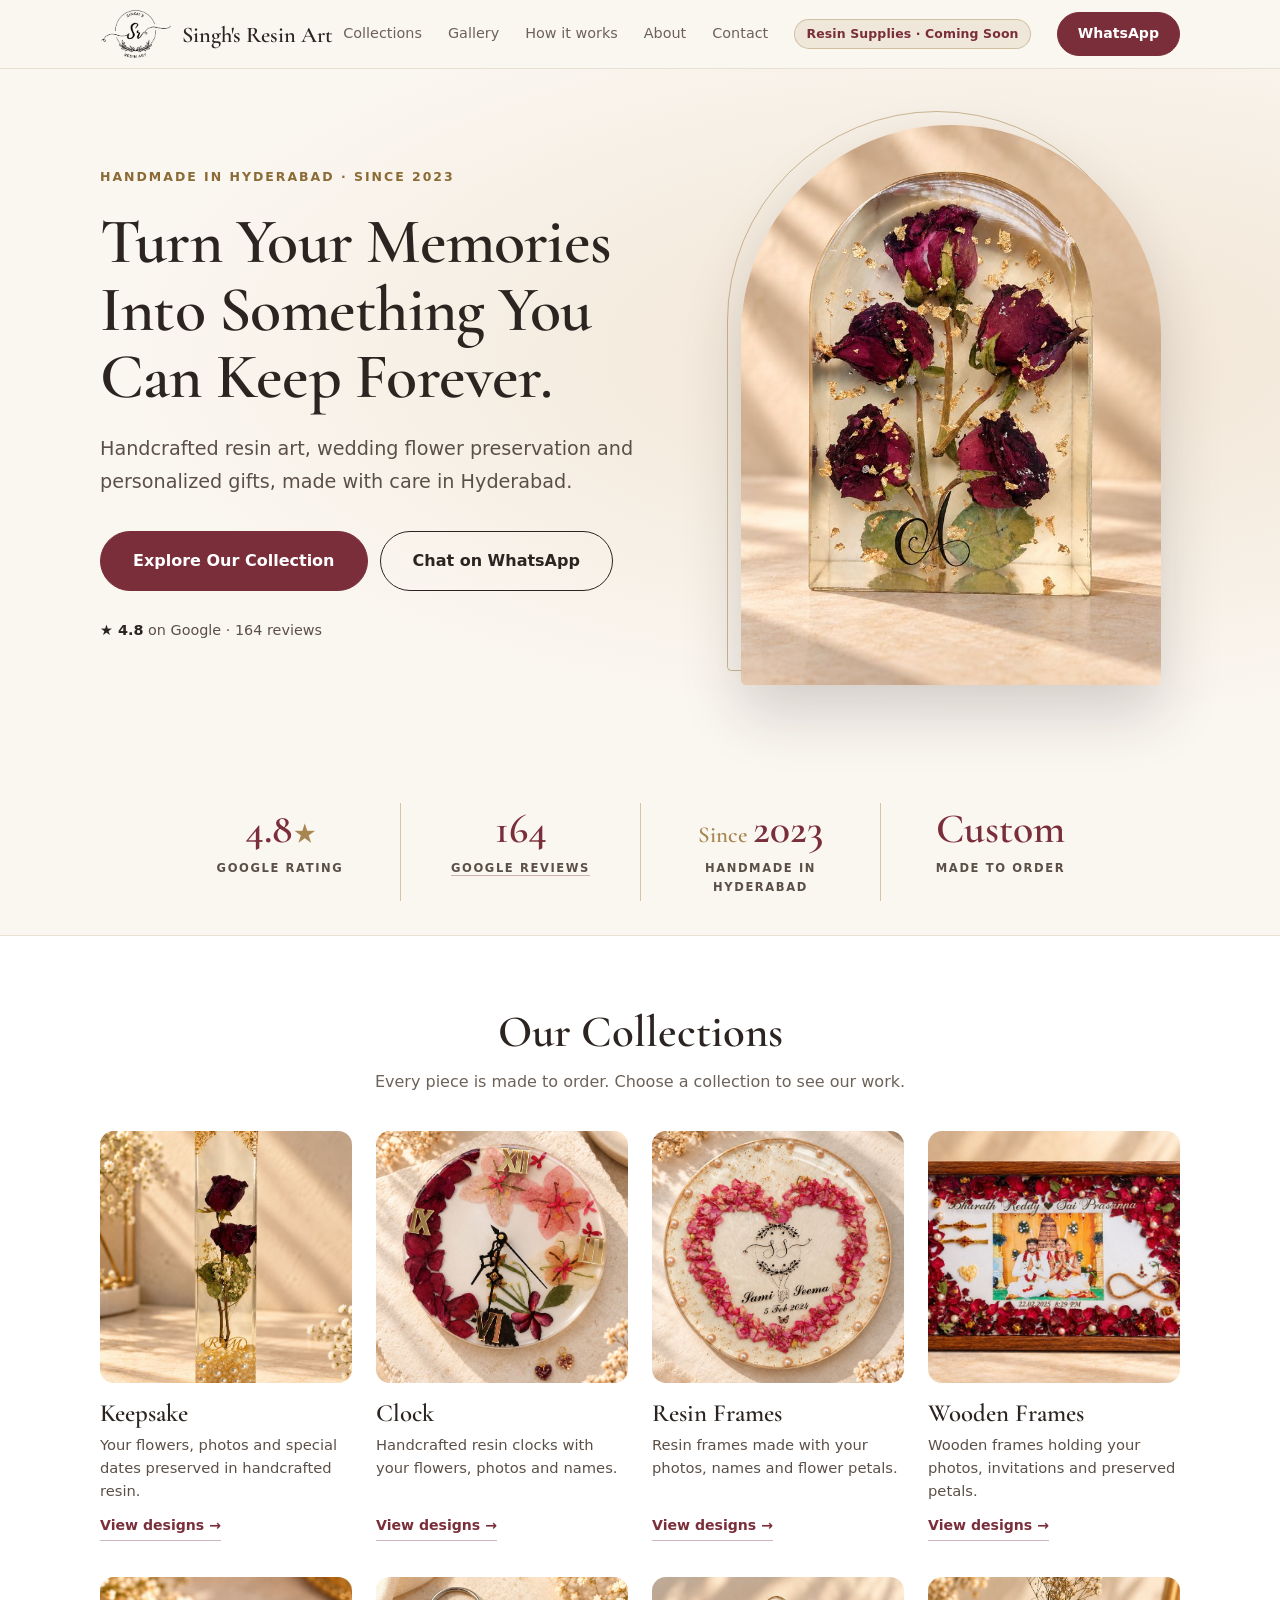
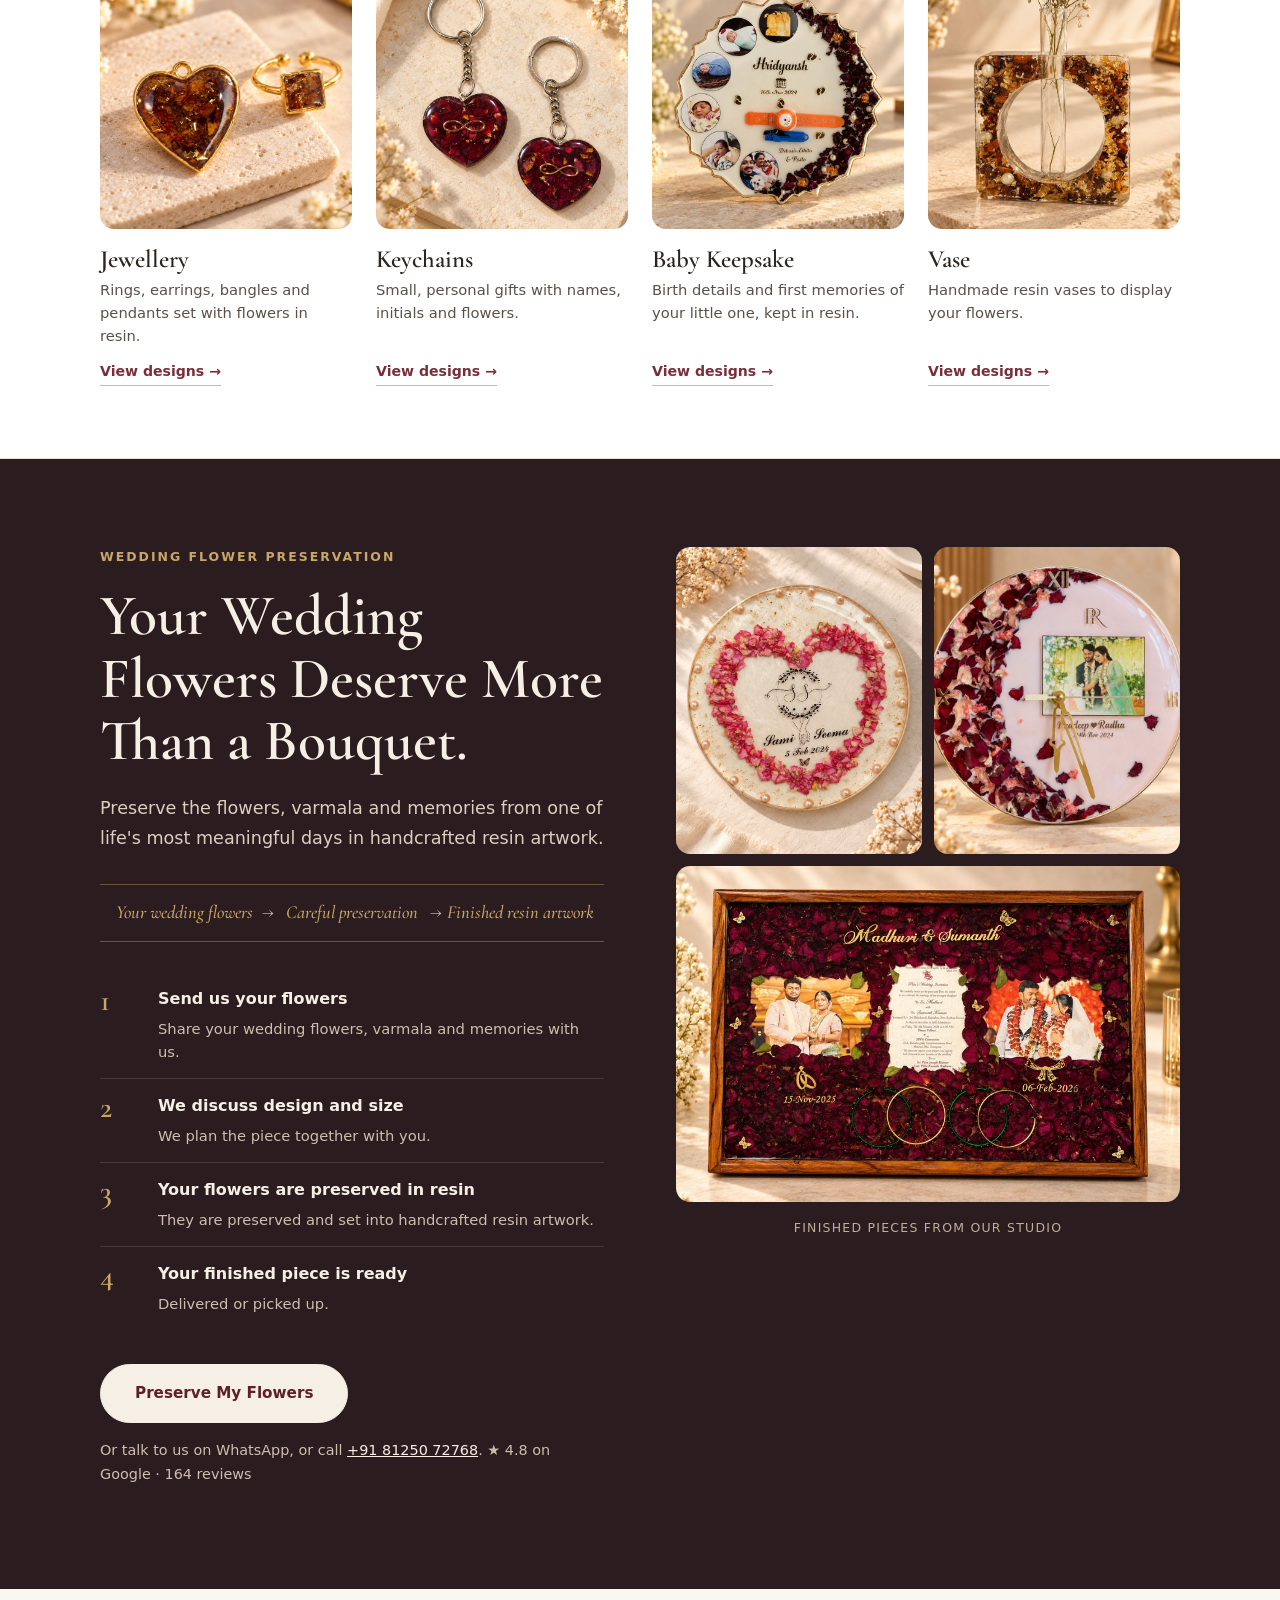
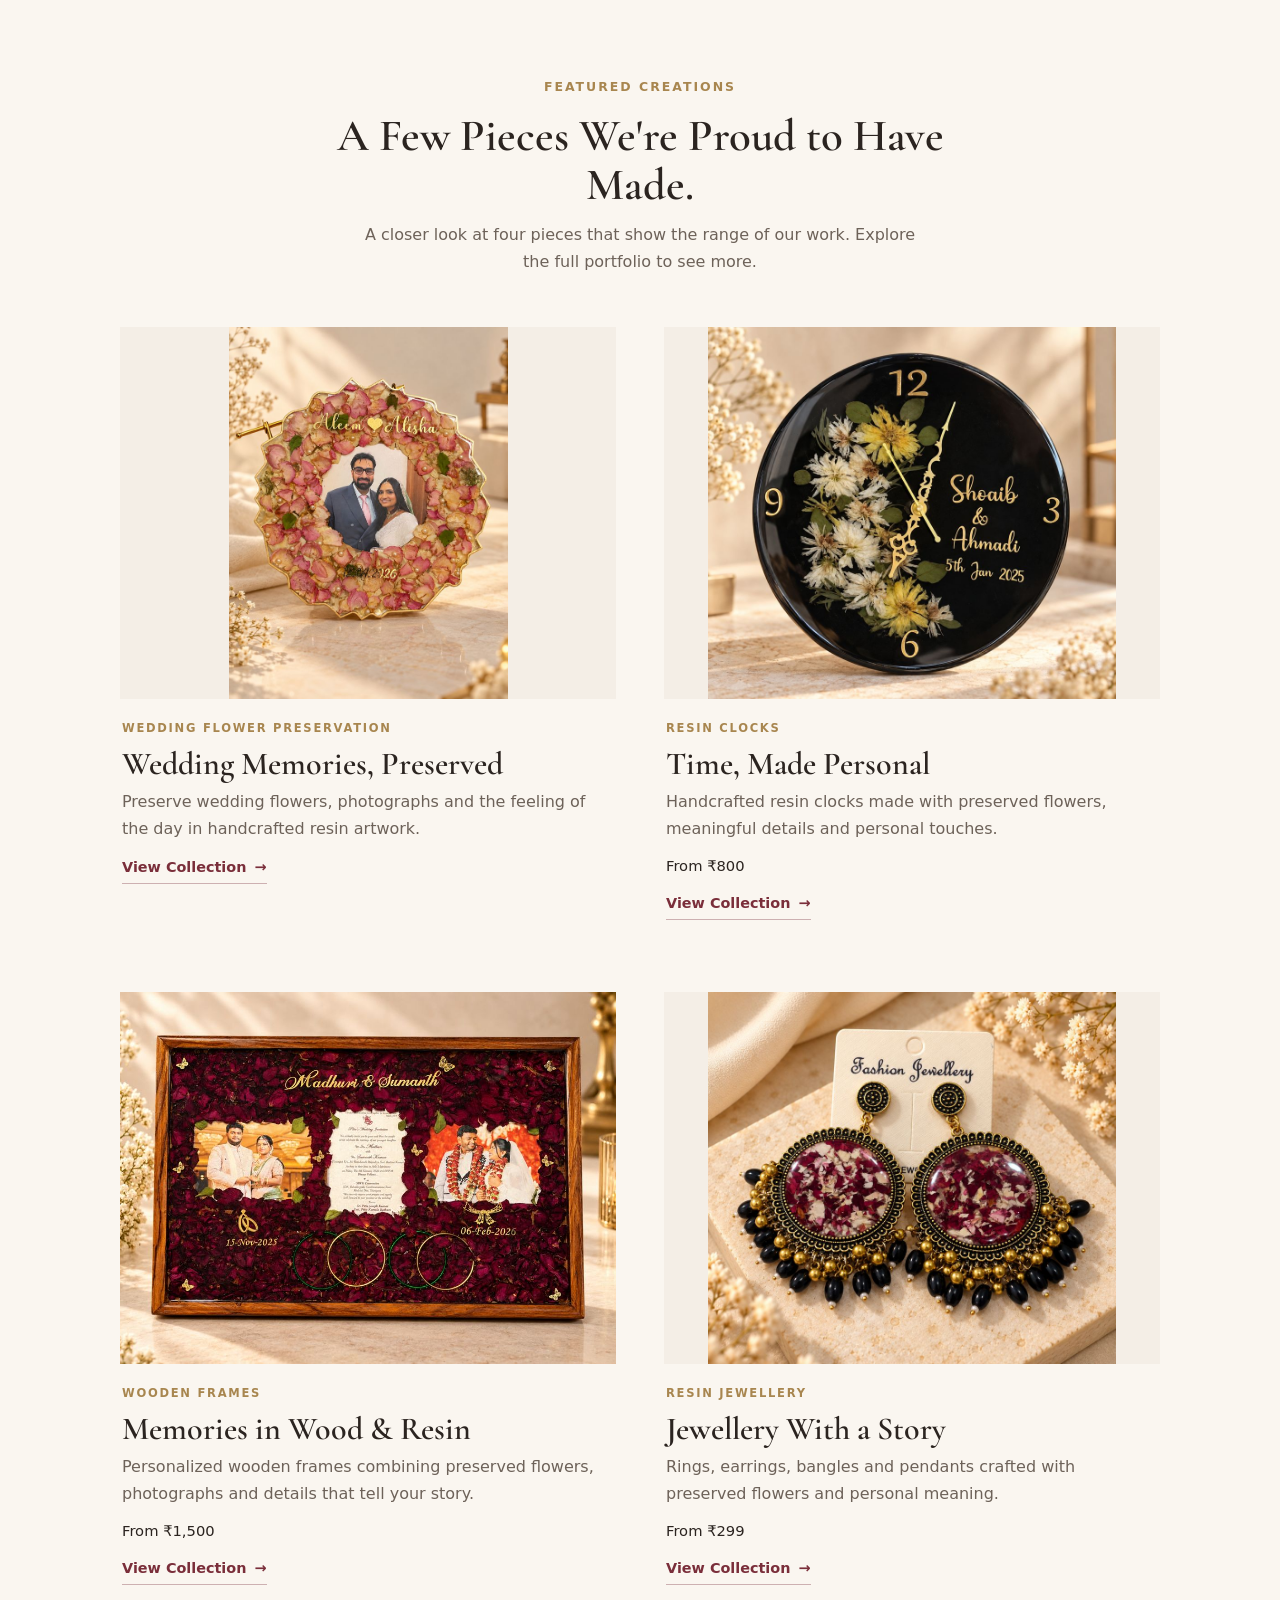
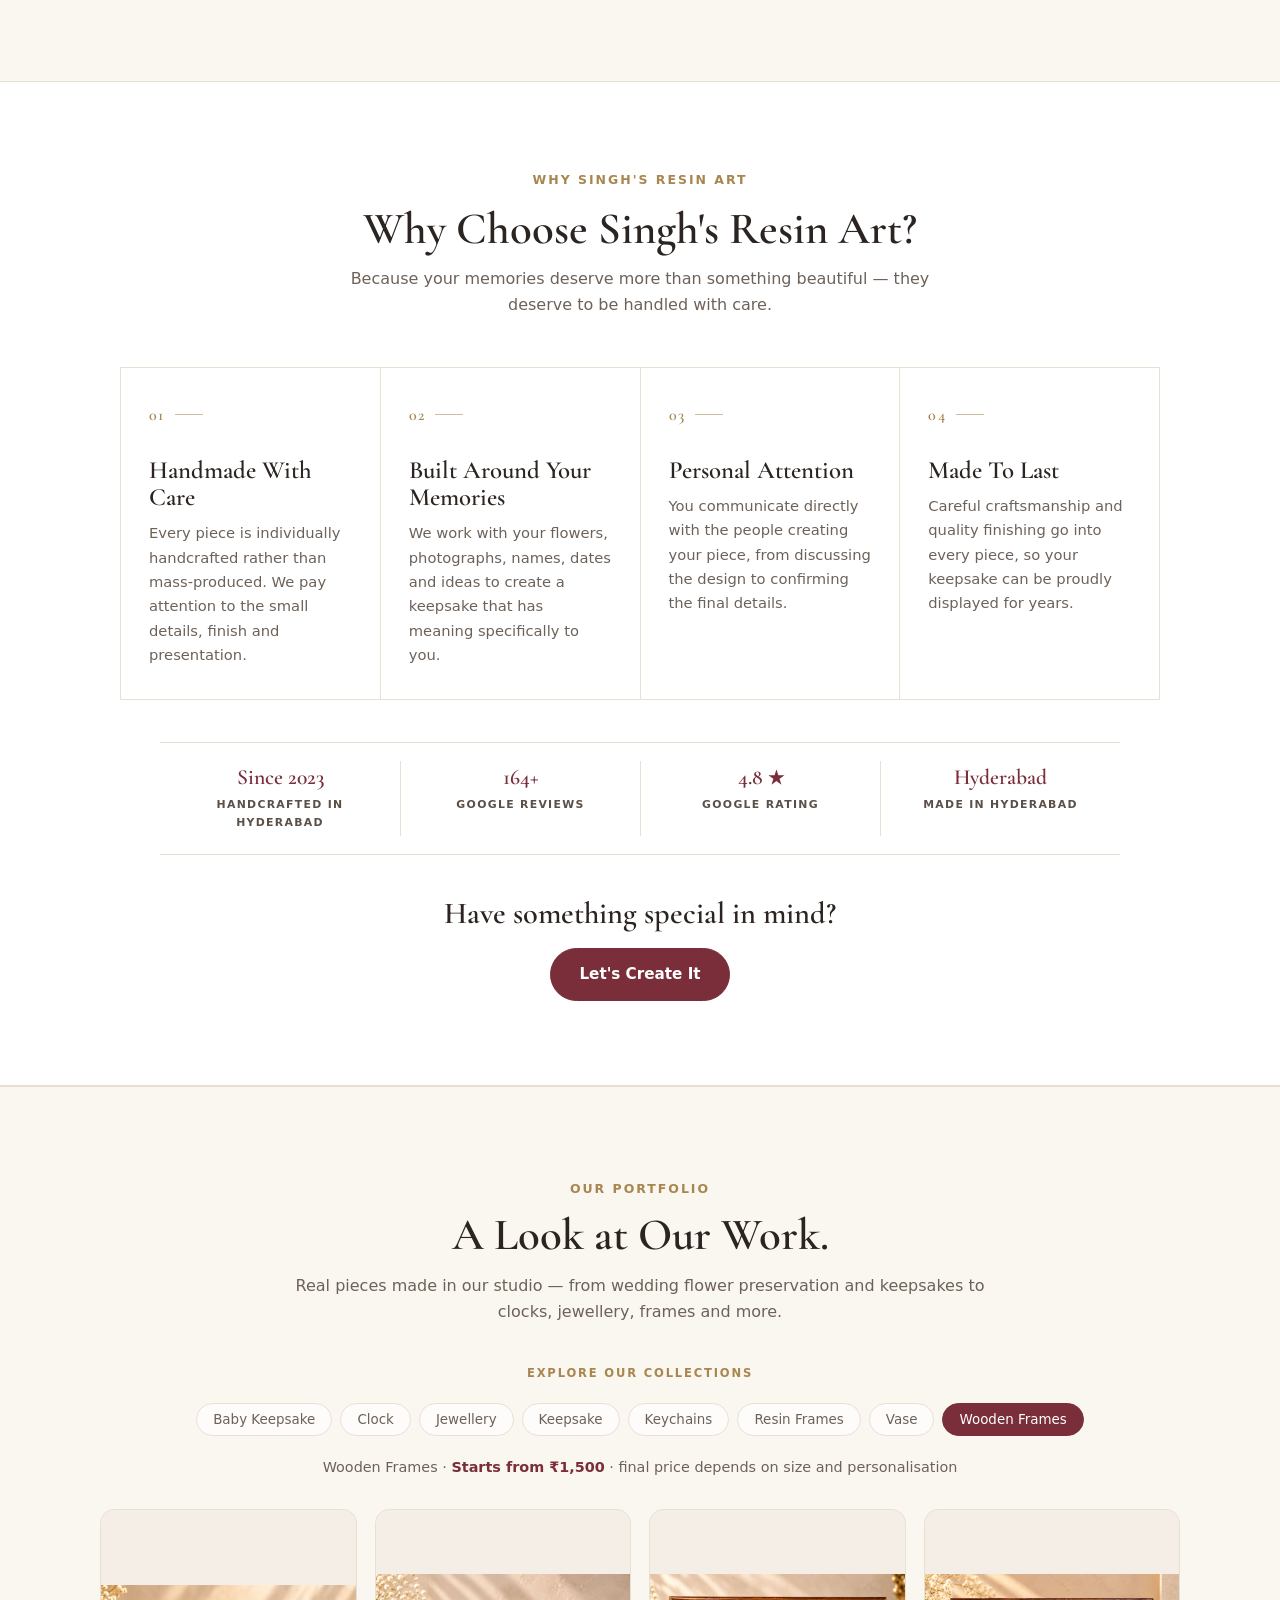
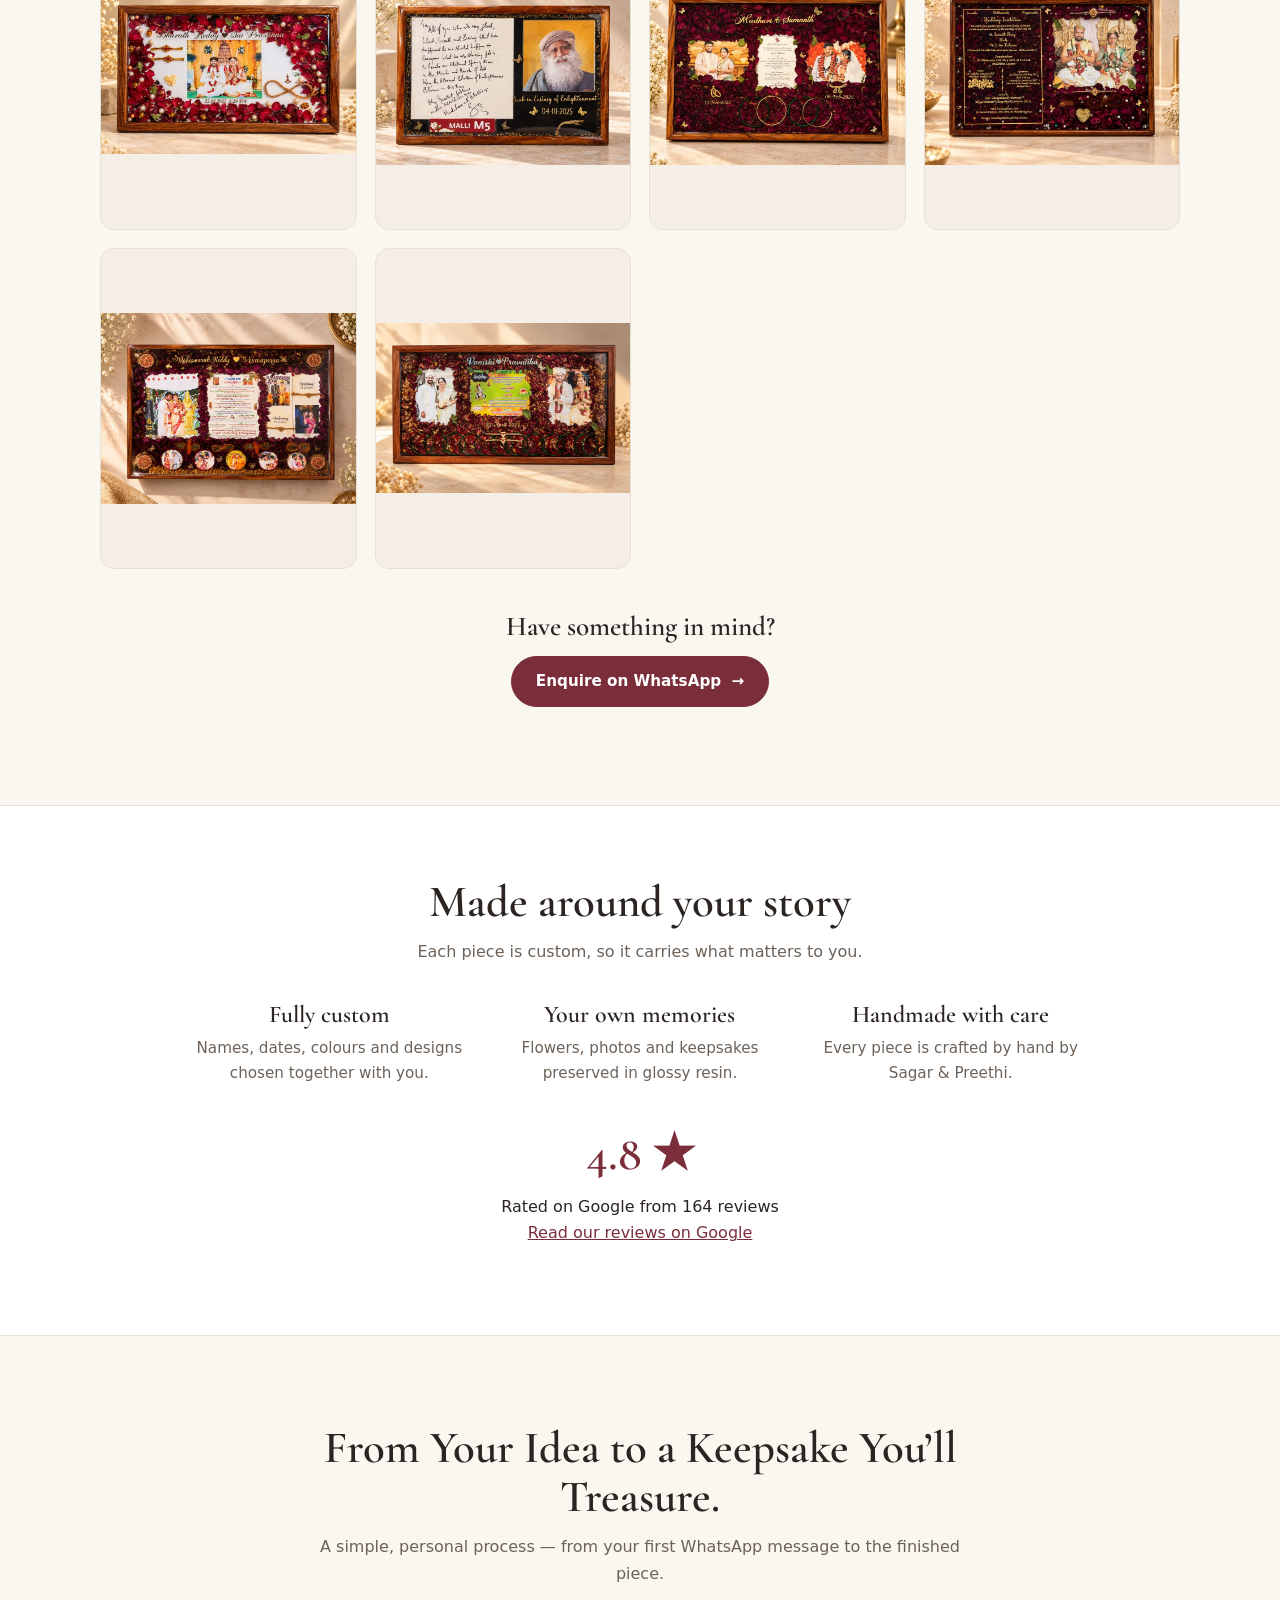
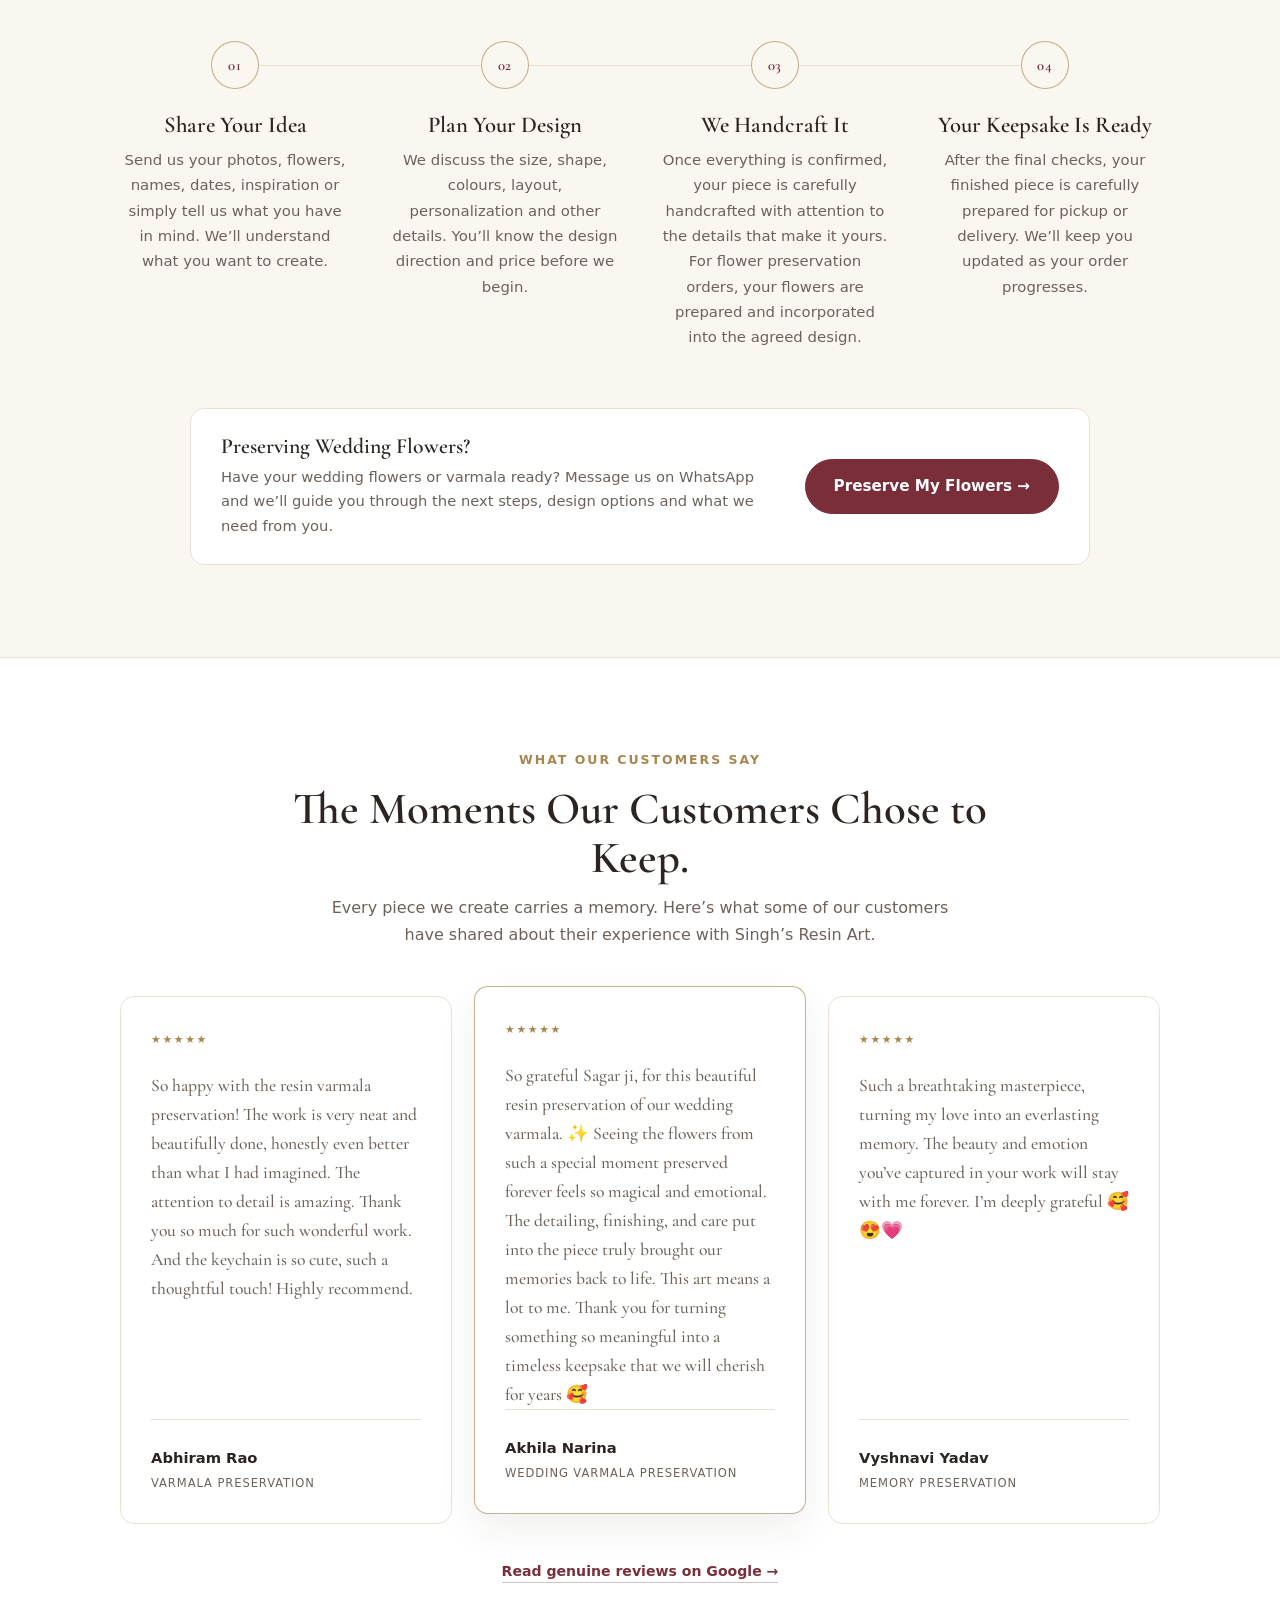
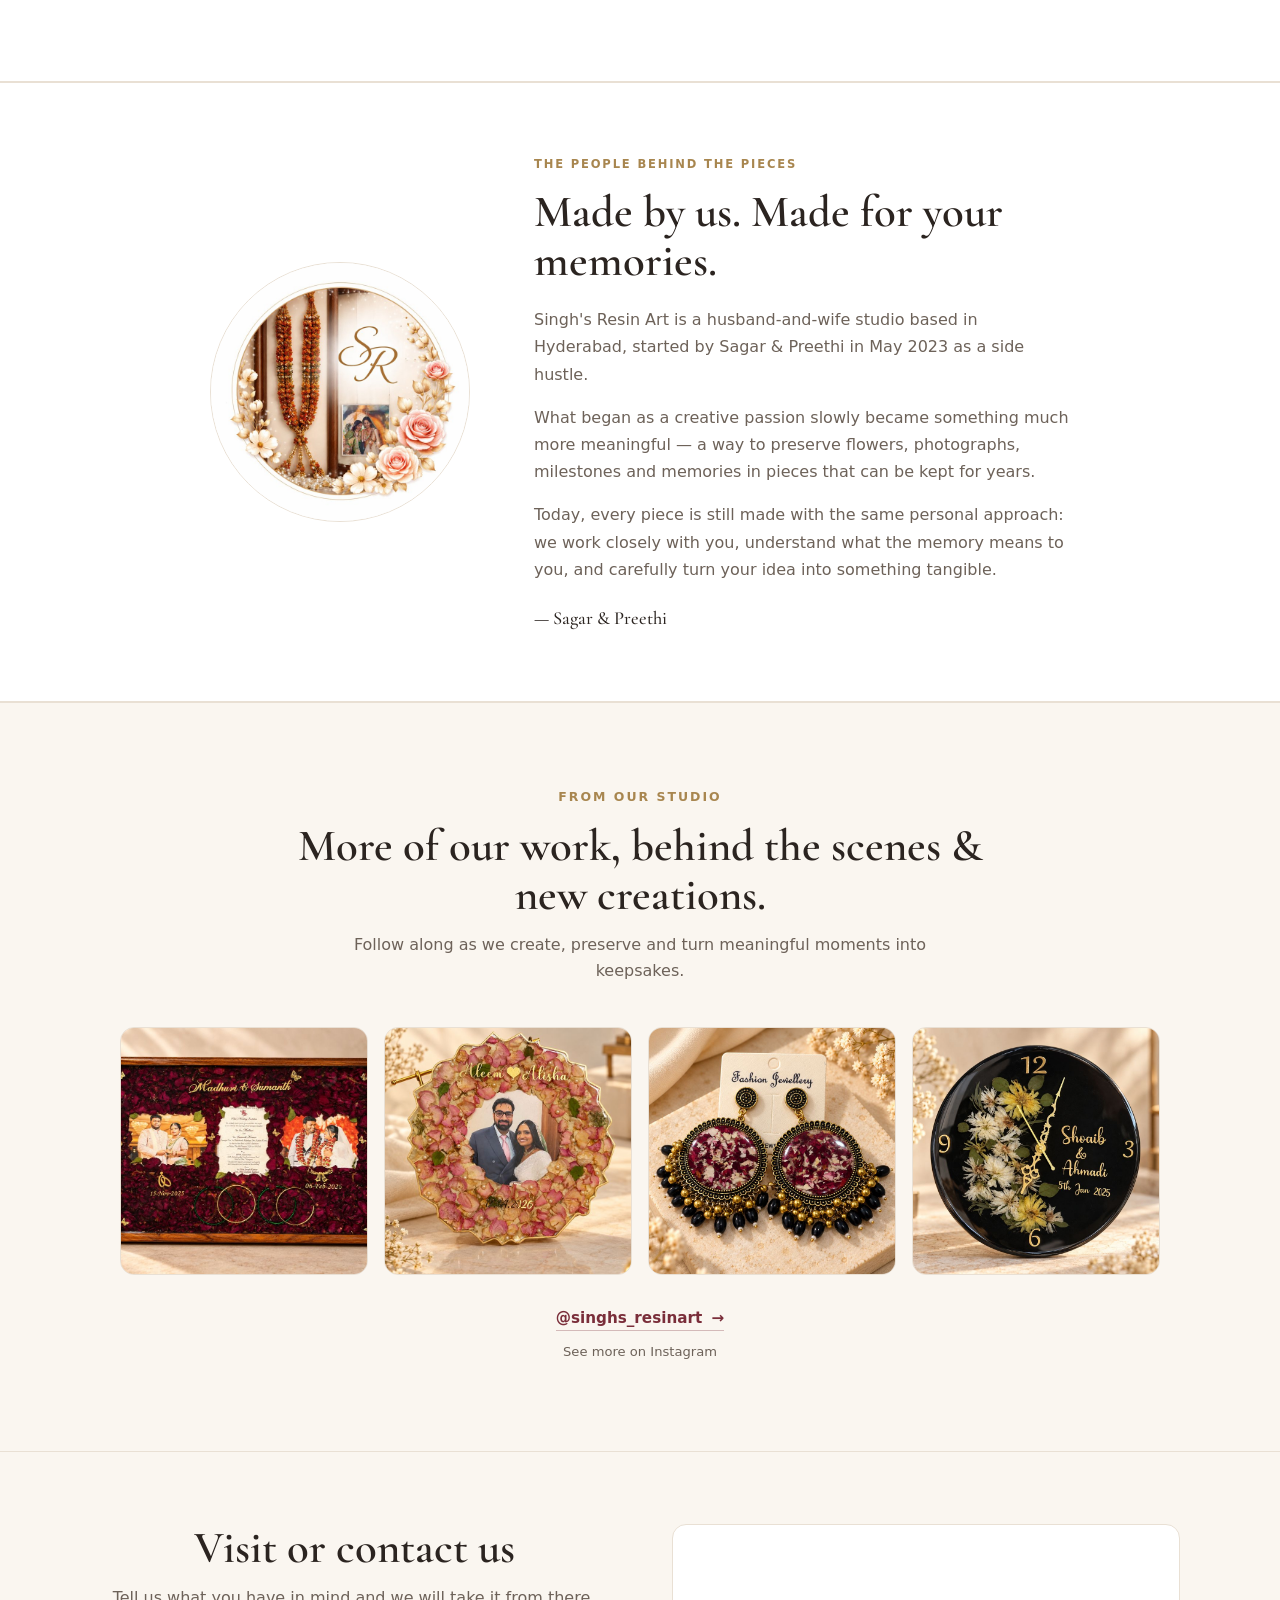
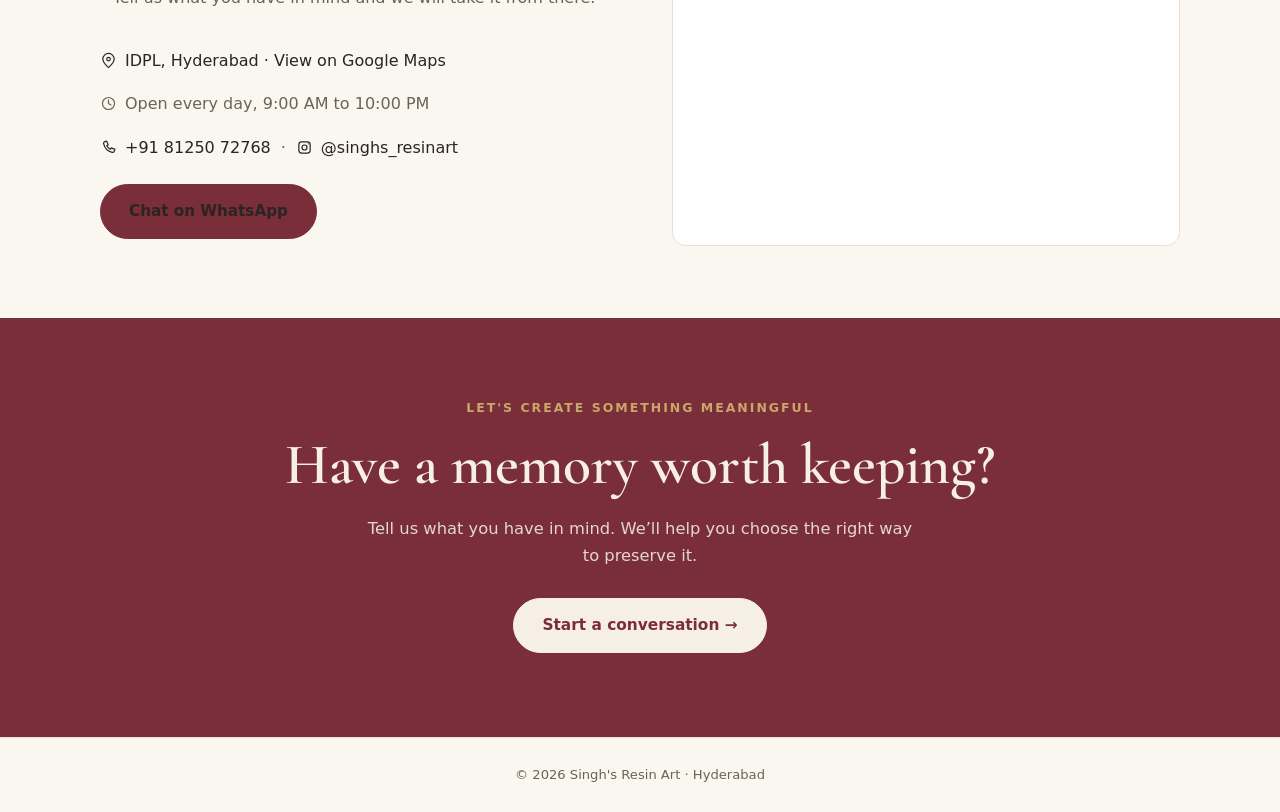
==== index.html @ 00968fb1 "Initial commit of Singh's Resin Art website" ====
<!DOCTYPE html>
<html lang="en"><head><meta charset="utf-8">
<meta name="viewport" content="width=device-width, initial-scale=1, viewport-fit=cover">
<title>Singh’s Resin Art | Resin Art &amp; Varmala Preservation in Hyderabad</title>
<meta name="description" content="Singh’s Resin Art creates premium custom resin art, wedding flower and varmala preservation, resin frames, clocks, jewellery and personalized keepsakes in Hyderabad.">
<meta name="robots" content="index, follow">
<link rel="canonical" href="https://singhsresinart.in/">
<meta property="og:type" content="website">
<meta property="og:title" content="Singh’s Resin Art | Resin Art &amp; Varmala Preservation in Hyderabad">
<meta property="og:description" content="Premium custom resin art, wedding flower and varmala preservation, resin frames, clocks, jewellery and personalized keepsakes in Hyderabad.">
<meta property="og:url" content="https://singhsresinart.in/">
<meta property="og:site_name" content="Singh’s Resin Art">
<meta property="og:image" content="https://singhsresinart.in/images/keepsake-1.jpg">
<meta name="twitter:card" content="summary_large_image">
<meta name="twitter:title" content="Singh’s Resin Art | Resin Art &amp; Varmala Preservation in Hyderabad">
<meta name="twitter:description" content="Premium custom resin art, wedding flower and varmala preservation, resin frames, clocks, jewellery and personalized keepsakes in Hyderabad.">
<meta name="twitter:image" content="https://singhsresinart.in/images/keepsake-1.jpg">
<link rel="icon" href="favicon.png">
<script type="application/ld+json">
{
  "@context": "https://schema.org",
  "@type": "LocalBusiness",
  "name": "Singh’s Resin Art",
  "url": "https://singhsresinart.in/",
  "description": "Premium custom resin art, wedding flower and varmala preservation, resin frames, clocks, jewellery and personalized keepsakes in Hyderabad.",
  "sameAs": [
    "https://www.instagram.com/singhs_resinart/"
  ],
  "address": {
    "@type": "PostalAddress",
    "addressLocality": "Hyderabad",
    "addressRegion": "Telangana",
    "addressCountry": "IN"
  }
}
</script>
<link rel="preconnect" href="https://fonts.googleapis.com"><link rel="preconnect" href="https://fonts.gstatic.com" crossorigin>
<link href="https://fonts.googleapis.com/css2?family=Cormorant+Garamond:wght@500;600&display=swap" rel="stylesheet">
<style>
:root{--bg:#faf6f0;--card:#fff;--ink:#2b2420;--mute:#6d6259;--wine:#7a2e3a;--gold:#a8864f;--line:#e9e0d4;--r:14px;--serif:'Cormorant Garamond',Georgia,serif;--sans:system-ui,-apple-system,'Segoe UI',Roboto,sans-serif;color-scheme:light}
*{box-sizing:border-box}html{scroll-behavior:smooth;scroll-padding-top:80px}
body{margin:0;background:var(--bg);color:var(--ink);font:16px/1.65 var(--sans);-webkit-text-size-adjust:100%}
img{max-width:100%;height:auto;display:block}a{color:inherit}
.w{max-width:1120px;margin:0 auto;padding:0 20px}
h1,h2,h3{font-family:var(--serif);font-weight:600;line-height:1.1;margin:0}
h2{font-size:clamp(2rem,5vw,2.8rem);text-align:center}
.eb{font-size:.78rem;letter-spacing:.16em;text-transform:uppercase;color:var(--gold);font-weight:600;margin-bottom:14px}
.sub{text-align:center;color:var(--mute);max-width:560px;margin:12px auto 36px}
section{padding:72px 0}
.btn{display:inline-block;background:var(--wine);color:#fff;padding:14px 28px;border-radius:999px;text-decoration:none;font-weight:600;font-size:.95rem;border:1.5px solid var(--wine);transition:opacity .2s}
.btn:hover{opacity:.9}.btn.o{background:transparent;color:var(--ink);border-color:var(--ink)}
.hd{position:sticky;top:0;z-index:20;background:rgba(250,246,240,.96);border-bottom:1px solid var(--line);padding-top:env(safe-area-inset-top,0)}
.nav{display:flex;align-items:center;justify-content:space-between;height:68px}
.nb{display:flex;align-items:center;gap:10px;text-decoration:none}
.logo{width:auto;height:50px}
.nm{font:600 1.4rem var(--serif)}
.nl{display:flex;gap:26px;font-size:.9rem}.nl a{text-decoration:none;color:var(--mute)}.nl a:hover{color:var(--ink)}
.nav .btn{padding:9px 20px;font-size:.88rem}
.supplies-soon{flex:none;margin:0 16px;color:var(--wine);background:rgba(168,134,79,.13);border:1px solid rgba(168,134,79,.42);border-radius:999px;padding:6px 11px;font-size:.78rem;font-weight:600;line-height:1.3;letter-spacing:.01em;text-decoration:none;white-space:nowrap;cursor:default}
@media(max-width:860px){.supplies-soon{margin:0 10px;padding:5px 9px;font-size:.72rem}}
@media(max-width:520px){.supplies-soon{white-space:normal;text-align:center;max-width:94px;margin:0 6px;padding:5px 7px;font-size:.68rem}}
.hero{padding:56px 0 88px;background:radial-gradient(ellipse at 78% 40%,#f1e4d3 0,rgba(241,228,211,0) 62%)}
.hg{display:grid;grid-template-columns:1.1fr .9fr;gap:64px;align-items:center}
.hero .eb{color:#8a6a35;font-size:.78rem;letter-spacing:.16em;text-transform:uppercase;font-weight:600;margin-bottom:20px}
.hero h1{font-size:clamp(2.3rem,5.4vw,4rem);line-height:1.06;letter-spacing:-.012em;max-width:15em}
.hero .d{color:#5b5048;max-width:30em;margin:22px 0 32px;font-size:clamp(1.02rem,2.4vw,1.2rem);line-height:1.7}
.cta{display:flex;flex-wrap:wrap;gap:12px}
.hero .btn{padding:16px 32px;font-size:1rem}
.tr{margin-top:28px;font-size:.9rem;color:#5b5048}.tr b{color:var(--ink)}
.hf{position:relative;justify-self:center;width:100%;max-width:420px}
.hf img{width:100%;aspect-ratio:3/4;object-fit:cover;border-radius:999px 999px 20px 20px;box-shadow:0 28px 60px rgba(43,36,32,.18)}
.hf:before{content:"";position:absolute;inset:-14px 14px 14px -14px;border:1px solid var(--gold);border-radius:999px 999px 20px 20px;opacity:.55;z-index:-1}
@keyframes rise{from{opacity:0;transform:translateY(14px)}to{opacity:1;transform:none}}
.hero .hg>div:first-child>*{animation:rise .7s ease both}.hero .hg>div:first-child>*:nth-child(2){animation-delay:.08s}.hero .hg>div:first-child>*:nth-child(3){animation-delay:.16s}.hero .hg>div:first-child>*:nth-child(4){animation-delay:.24s}
.hf{animation:rise .9s ease .1s both}
@media(prefers-reduced-motion:reduce){.hero *,.hf{animation:none!important}}
/* Gallery / Our Work */
#gallery{background:var(--bg);padding:92px 0 98px;border-top:1px solid var(--line)}
.gallery-head{max-width:760px;margin:0 auto 38px;text-align:center}
.gallery-head .eb{margin-bottom:12px}
.gallery-head .sub{max-width:700px;margin-bottom:0}
.gallery-explore{text-align:center;font-size:.72rem;letter-spacing:.16em;text-transform:uppercase;color:var(--gold);font-weight:600;margin:0 auto 16px}
.fl{display:flex;gap:8px;overflow-x:auto;padding:4px 0 18px;scrollbar-width:none;justify-content:center;flex-wrap:wrap}
.fl::-webkit-scrollbar{display:none}
.fl button{flex:none;padding:8px 16px;border:1px solid var(--line);border-radius:999px;background:rgba(255,255,255,.7);color:var(--mute);font:.84rem var(--sans);cursor:pointer;transition:background .2s ease,color .2s ease,border-color .2s ease,transform .2s ease}
.fl button:hover{color:var(--wine);border-color:rgba(168,134,79,.6);transform:translateY(-1px)}
.fl button.on{background:var(--wine);color:#fff;border-color:var(--wine)}
.fl button:focus-visible{outline:2px solid var(--gold);outline-offset:3px}
.pn{text-align:center;color:var(--mute);margin:2px 0 30px;font-size:.9rem}.pn b{color:var(--wine);font-weight:600}
.gal{display:grid;grid-template-columns:repeat(4,minmax(0,1fr));gap:18px;max-width:1120px;margin:0 auto}
.ph{display:block;position:relative;border-radius:var(--r);overflow:hidden;border:1px solid var(--line);aspect-ratio:4/5;background:#f4eee6;isolation:isolate}
.ph[hidden]{display:none}
.ph:after{content:"View larger";position:absolute;inset:auto 12px 12px auto;padding:6px 10px;border:1px solid rgba(255,255,255,.48);border-radius:999px;background:rgba(43,36,32,.58);backdrop-filter:blur(4px);color:#fff;font-size:.68rem;letter-spacing:.04em;opacity:0;transform:translateY(5px);transition:opacity .25s ease,transform .25s ease}
.ph img{width:100%;height:100%;object-fit:contain;object-position:center;transition:transform .45s cubic-bezier(.2,.65,.2,1),filter .35s ease}
.ph:hover img,.ph:focus-visible img{transform:scale(1.02)}
.ph:hover:after,.ph:focus-visible:after{opacity:1;transform:none}
.ph:focus-visible{outline:2px solid var(--gold);outline-offset:4px}
.ec{text-align:center;margin-top:42px}
.ec p{margin:0 0 14px;font:600 clamp(1.35rem,2.6vw,1.7rem)/1.15 var(--serif);color:var(--ink)}
.ec .btn{padding:12px 24px}
.ec .btn span{display:inline-block;margin-left:5px;transition:transform .2s ease}
.ec .btn:hover span{transform:translateX(4px)}
.alt{background:var(--card);border-block:1px solid var(--line)}
.tg{display:grid;grid-template-columns:repeat(3,1fr);gap:32px;text-align:center;max-width:900px;margin:0 auto}
.tg h3{font-size:1.5rem;margin-bottom:8px}.tg p{margin:0;color:var(--mute);font-size:.95rem}
.rt{text-align:center;margin-top:44px}.rt .big{font:600 3rem var(--serif);color:var(--wine);line-height:1}
.rt a{color:var(--wine)}
/* How It Works */
#how{background:var(--bg);padding:88px 0 92px}
.how-head{max-width:760px;margin:0 auto 54px;text-align:center}
.how-head .sub{max-width:650px;margin-bottom:0}
.how-steps{display:grid;grid-template-columns:repeat(4,minmax(0,1fr));max-width:1120px;margin:0 auto;position:relative}
.how-steps:before{content:"";position:absolute;left:11%;right:11%;top:24px;height:1px;background:var(--line);z-index:0}
.how-step{position:relative;z-index:1;padding:0 22px;text-align:center}
.how-number{width:48px;height:48px;margin:0 auto 24px;border:1px solid rgba(168,134,79,.65);border-radius:50%;background:var(--bg);display:flex;align-items:center;justify-content:center;font:600 .92rem/1 var(--serif);color:var(--wine);letter-spacing:.06em}
.how-step h3{font-size:1.42rem;margin:0 0 10px}
.how-step p{margin:0;color:var(--mute);font-size:.93rem;line-height:1.7}
.how-action{margin-top:14px;color:var(--wine);font-size:.8rem;font-weight:650;letter-spacing:.04em}
.how-action a{color:inherit;text-decoration:none;border-bottom:1px solid rgba(122,46,58,.3);padding-bottom:2px}
.how-callout{max-width:900px;margin:58px auto 0;padding:26px 30px;border:1px solid var(--line);border-radius:var(--r);background:var(--card);display:flex;align-items:center;justify-content:space-between;gap:28px}
.how-callout-copy h3{font-size:1.35rem;margin:0 0 6px}
.how-callout-copy p{margin:0;color:var(--mute);font-size:.92rem;line-height:1.65;max-width:680px}
.how-callout .btn{flex:none;white-space:nowrap}
@media(max-width:900px){#how{padding:68px 0 74px}.how-steps{grid-template-columns:repeat(2,minmax(0,1fr));row-gap:42px}.how-steps:before{display:none}.how-step{padding:0 18px}}
@media(max-width:640px){#how{padding:56px 0 62px}.how-head{margin-bottom:38px}.how-steps{grid-template-columns:1fr;row-gap:0}.how-step{display:grid;grid-template-columns:52px 1fr;text-align:left;column-gap:18px;padding:0 0 30px;position:relative}.how-step:not(:last-child):after{content:"";position:absolute;left:24px;top:48px;bottom:0;width:1px;background:var(--line)}.how-number{width:48px;height:48px;margin:0;grid-row:1 / span 3}.how-step h3{font-size:1.35rem;margin:0 0 7px}.how-step p{font-size:.92rem}.how-action{margin-top:10px}.how-callout{margin-top:28px;padding:24px 20px;display:block}.how-callout-copy h3{font-size:1.3rem}.how-callout .btn{display:inline-flex;margin-top:18px;width:100%;justify-content:center;text-align:center}}
@media(prefers-reduced-motion:reduce){.how-steps *{scroll-behavior:auto}.fl button,.ph img,.ph:after,.ec .btn span{transition:none}}

/* Customer Reviews / Social Proof */
#reviews{background:var(--card);border-block:1px solid var(--line);padding:92px 0 96px}
.reviews-head{max-width:720px;margin:0 auto 48px;text-align:center}
.reviews-head .sub{max-width:650px;margin-bottom:0}
.reviews-grid{display:grid;grid-template-columns:repeat(3,minmax(0,1fr));gap:22px;max-width:1040px;margin:0 auto}
.review-card{background:#fff;border:1px solid var(--line);border-radius:var(--r);padding:34px 30px 30px;min-height:300px;display:flex;flex-direction:column;transition:transform .25s ease,box-shadow .25s ease,border-color .25s ease}
.review-card.featured{border-color:rgba(168,134,79,.65);transform:translateY(-10px);box-shadow:0 16px 38px rgba(43,36,32,.07)}
.review-card:hover{transform:translateY(-4px);box-shadow:0 12px 30px rgba(43,36,32,.06)}
.review-card.featured:hover{transform:translateY(-13px)}
.review-label{font-size:.68rem;letter-spacing:.15em;text-transform:uppercase;color:var(--gold);font-weight:600;margin-bottom:22px}
.review-text{margin:0;color:var(--mute);font:500 1.1rem/1.65 var(--serif);max-width:30em}
.review-text strong{font-family:var(--sans);font-size:.82rem;color:var(--wine);font-weight:650;letter-spacing:.03em}
.review-meta{margin-top:auto;padding-top:26px;border-top:1px solid var(--line);display:flex;align-items:flex-end;justify-content:space-between;gap:16px}
.review-name{margin:0;font-weight:650;color:var(--ink);font-size:.92rem}
.review-context{margin:4px 0 0;color:var(--mute);font-size:.72rem;letter-spacing:.08em;text-transform:uppercase}
.review-slot{margin:0;color:var(--mute);font-size:.72rem;letter-spacing:.08em;text-transform:uppercase;text-align:right}
.reviews-link{text-align:center;margin:34px 0 0}
.reviews-link a{color:var(--wine);font-size:.88rem;font-weight:650;text-decoration:none;border-bottom:1px solid rgba(122,46,58,.3);padding-bottom:3px}
.reviews-link a:focus-visible{outline:2px solid var(--gold);outline-offset:4px}
@media(max-width:900px){#reviews{padding:72px 0 78px}.reviews-grid{grid-template-columns:repeat(2,minmax(0,1fr));max-width:760px}.review-card.featured{transform:none}.review-card.featured:hover{transform:translateY(-4px)}}
@media(max-width:640px){#reviews{padding:58px 0 64px}.reviews-head{margin-bottom:34px}.reviews-grid{grid-template-columns:1fr;gap:14px}.review-card,.review-card.featured{min-height:0;padding:27px 23px 24px;transform:none}.review-card:hover,.review-card.featured:hover{transform:translateY(-2px)}.review-text{font-size:1.04rem}.review-meta{padding-top:20px}.reviews-link{margin-top:28px}}
@media(prefers-reduced-motion:reduce){.review-card{transition:none}}

.ab{display:grid;grid-template-columns:260px minmax(0,1fr);gap:64px;align-items:center;max-width:900px;margin:0 auto}
.ab img{width:260px;height:260px;border-radius:50%;object-fit:cover;border:1px solid var(--line);background:#fff}
.ab .ab-copy{max-width:620px}
.ab .ab-eyebrow{font-size:.72rem;letter-spacing:.16em;text-transform:uppercase;color:var(--gold);font-weight:600;margin:0 0 14px}
.ab h2{text-align:left;margin-bottom:20px}.ab p{color:var(--mute);margin:0 0 16px;line-height:1.7}.ab .ab-signoff{color:var(--ink);margin:24px 0 0;font:500 1.15rem var(--serif)}
.ct{display:grid;grid-template-columns:minmax(0,1fr) minmax(0,1fr);gap:64px;align-items:start;text-align:left}
.ct > .sub{text-align:left;color:var(--mute);max-width:560px;margin:12px 0 36px}
.ct-info p{margin:6px 0;color:var(--mute)}.ct a{color:var(--ink)}
.ct-info{display:flex;flex-direction:column;align-items:flex-start;gap:12px;margin:0}.ct-line{display:flex;align-items:center;justify-content:flex-start;gap:8px;color:var(--mute);text-decoration:none;line-height:1.6}.ct-line svg{width:17px;height:17px;flex:0 0 17px;fill:none;stroke:currentColor;stroke-width:1.7;stroke-linecap:round;stroke-linejoin:round}.ct-line a{display:inline-flex;align-items:center;gap:8px;text-decoration:none}.ct-social{gap:10px}.ct-dot{color:var(--mute)}.ct-ig-dot{fill:currentColor;stroke:none}.ct-action{margin:24px 0 0!important}
.map-card{border:1px solid var(--line);border-radius:var(--r);overflow:hidden;background:var(--card);width:100%}.map-card iframe{display:block;width:100%;height:320px;border:0}
@media(max-width:860px){.ct{grid-template-columns:1fr;gap:40px}.ct > .sub{margin:12px 0 36px}.ct-info{align-items:flex-start}.map-card iframe{height:280px}}
footer{text-align:center;padding:26px 20px calc(26px + env(safe-area-inset-bottom,0));font-size:.82rem;color:var(--mute);border-top:1px solid var(--line)}
.fw{display:none}
#lb{position:fixed;inset:0;background:rgba(20,15,12,.92);display:none;align-items:center;justify-content:center;z-index:50;padding:16px}
#lb img{max-width:100%;max-height:88vh;border-radius:10px}
#lb button{position:absolute;background:none;border:0;color:#fff;font-size:2rem;cursor:pointer;padding:12px}
#lc{top:8px;right:10px}#lp{left:4px}#ln{right:4px}
@media(max-width:900px){#gallery{padding:72px 0 80px}.gal{grid-template-columns:repeat(3,minmax(0,1fr));gap:14px}.gallery-head{margin-bottom:34px}}
@media(max-width:860px){.hg{grid-template-columns:1fr;gap:36px}.hi{max-width:420px}.nl{display:none}.ab{grid-template-columns:1fr;text-align:center;gap:30px}.ab img{margin:0 auto;width:220px;height:220px}.ab .ab-copy{margin:0 auto}.ab h2{text-align:center}}
@media(max-width:640px){.eb{font-size:.7rem;letter-spacing:.1em}section{padding:52px 0}.tg,.st{grid-template-columns:1fr;gap:28px}.gallery-head{margin-bottom:30px}.gallery-explore{text-align:left;margin-bottom:12px}.fl{flex-wrap:nowrap;justify-content:flex-start;margin:0 -20px;padding:4px 20px 16px}.fl button{padding:8px 14px}.gal{grid-template-columns:repeat(2,minmax(0,1fr));gap:10px}.ph:after{content:"View";padding:5px 9px;bottom:9px;right:9px}.ec{margin-top:34px}.ec p{font-size:1.38rem}.nm{font-size:1.15rem}.logo{height:42px}.btn{padding:13px 24px}.cta .btn{flex:1;text-align:center}.fw{display:block;position:fixed;right:16px;bottom:calc(16px + env(safe-area-inset-bottom,0));z-index:15;padding:13px 22px;box-shadow:0 6px 18px rgba(0,0,0,.25)}footer{padding-bottom:84px}}
@media(max-width:860px){.hero{padding:36px 0 56px}.hg{gap:44px}.hf{max-width:340px}}
@media(max-width:640px){.cta{flex-direction:column}.cta .btn{flex:none;width:100%;text-align:center}.hero .eb{font-size:.7rem;letter-spacing:.1em;margin-bottom:16px}}
.tb{padding:30px 0 34px}
.tbg{display:grid;grid-template-columns:repeat(4,1fr);max-width:960px;margin:0 auto}
.tbi{text-align:center;padding:4px 18px;border-left:1px solid rgba(168,134,79,.45)}.tbi:first-child{border-left:0}
.tbn{font:600 clamp(1.9rem,4vw,2.6rem)/1.1 var(--serif);color:var(--wine);white-space:nowrap}
.tbn small{font-size:.55em;color:var(--gold);margin-left:2px}
.tbl{margin-top:6px;font-size:.72rem;letter-spacing:.14em;text-transform:uppercase;color:#5b5048;font-weight:600}
.tbl a{text-decoration:none;border-bottom:1px solid rgba(122,46,58,.35)}
@media(max-width:640px){.tb{padding:22px 0 26px}.tbg{grid-template-columns:1fr 1fr;row-gap:22px}.tbi:nth-child(3){border-left:0}.tbi{padding:2px 10px}.tbl{font-size:.66rem;letter-spacing:.1em}}
.mg{display:grid;grid-template-columns:repeat(4,1fr);gap:36px 24px}
.mc{display:flex;flex-direction:column;text-decoration:none;color:var(--ink)}
.mi{display:block;overflow:hidden;border-radius:var(--r);aspect-ratio:1/1;background:var(--bg)}
.mi img{width:100%;height:100%;object-fit:cover;transition:transform .6s ease}
.mc:hover .mi img{transform:scale(1.04)}
.mc .cn{font:600 1.55rem/1.15 var(--serif);margin:16px 0 6px}
.mc .cd{font-size:.92rem;line-height:1.55;color:#5b5048;flex:1}
.mc .cv{margin-top:12px;font-size:.88rem;font-weight:600;color:var(--wine);border-bottom:1px solid rgba(122,46,58,.35);align-self:flex-start;padding-bottom:2px}
.mc .cv i{font-style:normal;display:inline-block;transition:transform .2s}.mc:hover .cv i{transform:translateX(4px)}
.sw{display:none;text-align:center;font-size:.78rem;letter-spacing:.12em;text-transform:uppercase;color:#8a6a35;margin:-16px 0 18px}
@media(max-width:900px){.mg{display:flex;gap:16px;overflow-x:auto;scroll-snap-type:x mandatory;-webkit-overflow-scrolling:touch;margin:0 -20px;padding:0 20px 8px;scroll-padding-left:20px;scrollbar-width:none}.mg::-webkit-scrollbar{display:none}.mc{flex:0 0 min(72%,300px);scroll-snap-align:start}.sw{display:block}}
@media(prefers-reduced-motion:reduce){.mi img,.mc .cv i{transition:none}}
.wf{background:#2a1c1f;color:#f6efe6;padding:88px 0}
.wfg{display:grid;grid-template-columns:1fr 1fr;grid-template-areas:"h m" "b m";column-gap:72px;row-gap:0;align-items:start}
.wfh{grid-area:h}.wfb{grid-area:b}.wfm{grid-area:m}
.wf .eb{color:#c9a76a;font-size:.78rem;letter-spacing:.16em;text-transform:uppercase;font-weight:600;margin-bottom:18px}
.wf h2{text-align:left;color:#f6efe6;font-size:clamp(2.2rem,4.8vw,3.6rem);line-height:1.08;max-width:13em}
.wf .lead{color:#dccfc0;font-size:1.1rem;line-height:1.7;margin:22px 0 30px;max-width:32em}
.wff{display:grid;grid-template-columns:repeat(3,1fr);gap:0;margin-bottom:30px;border-block:1px solid rgba(201,167,106,.4);padding:16px 0}
.wff span{font:italic 500 1.15rem/1.3 var(--serif);color:#c9a76a;text-align:center;padding:0 8px;position:relative}
.wff span+span:before{content:"→";position:absolute;left:-6px;top:50%;transform:translateY(-50%);font-style:normal;color:#f6efe6;opacity:.7}
.wfs{list-style:none;margin:0 0 34px;padding:0}
.wfs li{display:grid;grid-template-columns:44px 1fr;gap:6px 14px;padding:14px 0;border-bottom:1px solid rgba(246,239,230,.14)}
.wfs li:last-child{border-bottom:0}
.wfs b{grid-row:span 2;font:600 1.9rem/1 var(--serif);color:#c9a76a}
.wfs strong{font-weight:600;font-size:1rem}.wfs span{color:#cdbfaf;font-size:.92rem;line-height:1.55}
.wf .btn{background:#f6efe6;color:#5e1f2b;border-color:#f6efe6;padding:16px 34px}
.wfc{margin-top:16px;font-size:.9rem;color:#cdbfaf}.wfc a{color:#f6efe6}
.wfm{display:grid;grid-template-columns:1fr 1fr;gap:12px}
.wfm img{width:100%;object-fit:cover;border-radius:var(--r);display:block}
.wfm .a,.wfm .b{aspect-ratio:4/5}.wfm .c{grid-column:span 2;aspect-ratio:3/2}
.wfm figcaption{grid-column:span 2;font-size:.78rem;letter-spacing:.1em;text-transform:uppercase;color:#bfae9a;text-align:center;margin-top:4px}
.wfm{margin:0}
@media(max-width:900px){.wf{padding:60px 0}.wfg{grid-template-columns:1fr;grid-template-areas:"h" "m" "b";row-gap:30px}.wfh .lead{margin-bottom:0}.wf h2{max-width:none}}
@media(max-width:640px){.wff span{font-size:1rem;padding:0 6px}.wf .btn{width:100%;text-align:center}}

/* Why Choose Singh's Resin Art */
#why-choose{background:var(--card);border-block:1px solid var(--line);padding:88px 0 84px}
.wc-head{max-width:720px;margin:0 auto 48px;text-align:center}
.wc-head .sub{max-width:620px;margin-bottom:0}
.wc-grid{display:grid;grid-template-columns:repeat(4,minmax(0,1fr));gap:1px;background:var(--line);border:1px solid var(--line);max-width:1040px;margin:0 auto;overflow:hidden}
.wc-item{background:var(--card);padding:34px 28px 32px;min-height:255px;position:relative;transition:background .25s ease}
.wc-item:hover{background:#fcf8f3}
.wc-no{font:600 1rem/1 var(--serif);color:var(--gold);letter-spacing:.08em;margin-bottom:34px;display:inline-flex;align-items:center;gap:10px}
.wc-no:after{content:"";width:28px;height:1px;background:rgba(168,134,79,.55)}
.wc-item h3{font-size:1.55rem;margin-bottom:10px}
.wc-item p{margin:0;color:var(--mute);font-size:.92rem;line-height:1.65}
.wc-trust{display:grid;grid-template-columns:repeat(4,1fr);max-width:960px;margin:42px auto 0;border-top:1px solid var(--line);border-bottom:1px solid var(--line);padding:18px 0}
.wc-trust-item{text-align:center;padding:4px 18px;border-left:1px solid var(--line)}
.wc-trust-item:first-child{border-left:0}
.wc-trust strong{display:block;font:600 1.35rem/1.2 var(--serif);color:var(--wine)}
.wc-trust span{display:block;margin-top:5px;font-size:.68rem;letter-spacing:.12em;text-transform:uppercase;color:#5b5048;font-weight:600}
.wc-cta{text-align:center;margin-top:42px}
.wc-cta p{margin:0 0 16px;font:600 clamp(1.45rem,3vw,1.9rem)/1.15 var(--serif);color:var(--ink)}
.wc-cta .btn{padding:13px 28px}
@media(max-width:900px){
  #why-choose{padding:68px 0 70px}
  .wc-grid{grid-template-columns:repeat(2,minmax(0,1fr));max-width:720px}
  .wc-item{min-height:220px;padding:30px 24px}
}
@media(max-width:640px){
  #why-choose{padding:56px 0 60px}
  .wc-head{margin-bottom:34px}
  .wc-grid{grid-template-columns:1fr;margin-inline:0}
  .wc-item{min-height:0;padding:26px 24px 28px}
  .wc-no{margin-bottom:22px}
  .wc-item h3{font-size:1.45rem}
  .wc-trust{grid-template-columns:1fr 1fr;row-gap:18px;margin-top:32px;padding:18px 0}
  .wc-trust-item:nth-child(3){border-left:0}
  .wc-trust-item{padding:2px 10px}
  .wc-trust strong{font-size:1.2rem}
  .wc-trust span{font-size:.61rem;letter-spacing:.08em}
  .wc-cta{margin-top:34px}
  .wc-cta .btn{width:100%;text-align:center}
}
@media(prefers-reduced-motion:reduce){.wc-item{transition:none}}

/* Featured Creations */
#featured{background:var(--bg);padding:88px 0 96px}
.fc-head{max-width:680px;margin:0 auto 52px;text-align:center}
.fc-head .sub{margin-bottom:0}
.fc-grid{display:grid;grid-template-columns:repeat(2,minmax(0,1fr));gap:72px 48px;max-width:1040px;margin:0 auto}
.fc-item{min-width:0}
.fc-photo{margin:0;aspect-ratio:4/3;overflow:hidden;background:#f4eee6;display:flex;align-items:center;justify-content:center}
.fc-photo img{width:100%;height:100%;object-fit:contain;transition:transform .6s ease}
.fc-item:hover .fc-photo img{transform:scale(1.018)}
.fc-copy{padding:20px 2px 0}
.fc-kicker{font-size:.72rem;letter-spacing:.15em;text-transform:uppercase;color:var(--gold);font-weight:600;margin-bottom:8px}
.fc-copy h3{font-size:clamp(1.55rem,3vw,2rem);margin-bottom:8px}
.fc-copy p{margin:0;color:var(--mute);max-width:42em}
.fc-price{margin-top:12px;color:var(--ink);font-size:.92rem}
.fc-link{display:inline-flex;align-items:center;gap:8px;margin-top:14px;color:var(--wine);font-size:.9rem;font-weight:650;text-decoration:none;border-bottom:1px solid rgba(122,46,58,.35);padding-bottom:3px}
.fc-link span{transition:transform .2s ease}
.fc-link:hover span{transform:translateX(4px)}
@media(max-width:760px){
  #featured{padding:64px 0 72px}
  .fc-head{margin-bottom:38px}
  .fc-grid{grid-template-columns:1fr;gap:52px}
  .fc-photo{aspect-ratio:4/3}
  .fc-copy{padding-top:16px}
}
@media(prefers-reduced-motion:reduce){
  .fc-photo img,.fc-link span{transition:none}
}

/* Instagram / Studio */
#instagram{background:var(--bg);padding:84px 0 88px}
.instagram-head{max-width:760px;margin:0 auto 42px;text-align:center}
.instagram-head .sub{max-width:650px;margin-bottom:0}
.instagram-grid{display:grid;grid-template-columns:repeat(4,minmax(0,1fr));gap:16px;max-width:1040px;margin:0 auto}
.instagram-item{display:block;overflow:hidden;border:1px solid var(--line);border-radius:var(--r);aspect-ratio:1/1;background:#f4eee6}
.instagram-item img{width:100%;height:100%;object-fit:cover;transition:transform .45s cubic-bezier(.2,.65,.2,1)}
.instagram-item:hover img{transform:scale(1.025)}
.instagram-link{text-align:center;margin-top:30px}
.instagram-link a{color:var(--wine);font-size:.95rem;font-weight:650;text-decoration:none;border-bottom:1px solid rgba(122,46,58,.3);padding-bottom:3px}
.instagram-link a span{display:inline-block;margin-left:4px;transition:transform .2s ease}
.instagram-link a:hover span{transform:translateX(4px)}
.instagram-link p{margin:10px 0 0;color:var(--mute);font-size:.82rem}
@media(max-width:640px){#instagram{padding:58px 0 64px}.instagram-head{margin-bottom:30px}.instagram-grid{grid-template-columns:repeat(2,minmax(0,1fr));gap:10px}.instagram-link{margin-top:24px}.instagram-link a{font-size:.9rem}}
@media(prefers-reduced-motion:reduce){.instagram-item img,.instagram-link a span{transition:none}}

/* Final CTA */
.final-cta{background:var(--wine);padding:80px 24px 84px;text-align:center;color:#f6efe6}
.final-cta-inner{max-width:760px;margin:0 auto}
.final-cta .eb{color:#c9a76a;margin-bottom:16px}
.final-cta h2{color:#f6efe6;font-size:clamp(2.6rem,5vw,3.6rem);line-height:1.08;margin:0}
.final-cta p{color:#e4d8cc;max-width:560px;margin:18px auto 28px;font-size:1.02rem;line-height:1.7}
.final-cta .btn{background:#f6efe6;color:var(--wine);border-color:#f6efe6;padding:14px 28px;font-size:.96rem}
.final-cta .btn:hover{opacity:.92}
.final-cta .btn:focus-visible{outline:2px solid var(--gold);outline-offset:4px}
@media(max-width:640px){.final-cta{padding:62px 20px 68px}.final-cta h2{font-size:clamp(2.2rem,9vw,2.7rem)}.final-cta p{font-size:.96rem;margin-top:16px}.final-cta .btn{width:auto;max-width:100%;text-align:center}}
</style></head><body>
<header class="hd"><div class="w nav"><a class="nb" href="#top"><img class="logo" src="images/logo.png" alt="Singh's Resin Art logo" width="72" height="50"><span class="nm">Singh's Resin Art</span></a>
<nav class="nl"><a href="#collections">Collections</a><a href="#gallery">Gallery</a><a href="#how">How it works</a><a href="#about">About</a><a href="#contact">Contact</a></nav>
<span class="supplies-soon" aria-label="Resin Supplies coming soon">Resin Supplies · Coming Soon</span>
<a class="btn" href="https://wa.me/918125072768?text=Hi%20Singh%27s%20Resin%20Art,%20I%27d%20like%20to%20enquire%20about%20a%20custom%20piece.">WhatsApp</a></div></header>
<main id="top">
<section class="hero"><div class="w hg"><div>
<div class="eb">Handmade in Hyderabad · Since 2023</div>
<h1>Turn Your Memories Into Something You Can Keep Forever.</h1>
<p class="d">Handcrafted resin art, wedding flower preservation and personalized gifts, made with care in Hyderabad.</p>
<div class="cta"><a class="btn" href="#collections">Explore Our Collection</a><a class="btn o" href="https://wa.me/918125072768?text=Hi%20Singh%27s%20Resin%20Art%2C%20I%27d%20like%20to%20enquire%20about%20a%20custom%20piece.">Chat on WhatsApp</a></div>
<div class="tr"><b>★ 4.8</b> on Google · 164 reviews</div></div>
<div class="hf"><img src="images/keepsake-1.jpg" alt="Preserved roses set in a handmade resin dome by Singh's Resin Art" width="675" height="900" fetchpriority="high"></div></div></section>
<section class="tb" aria-label="Why customers trust us"><div class="w"><div class="tbg">
<div class="tbi"><div class="tbn">4.8<small>★</small></div><div class="tbl">Google Rating</div></div>
<div class="tbi"><div class="tbn">164</div><div class="tbl"><a href="https://www.google.com/maps/search/?api=1&query=Singh%27s%20Resin%20Art%20Balanagar%20Hyderabad&query_place_id=ChIJfYp2WRyRyzsRGFAh7Z4pJsA">Google Reviews</a></div></div>
<div class="tbi"><div class="tbn"><small style="margin:0 6px 0 0">Since</small>2023</div><div class="tbl">Handmade in Hyderabad</div></div>
<div class="tbi"><div class="tbn">Custom</div><div class="tbl">Made to Order</div></div>
</div></div></section>
<section id="collections" class="alt"><div class="w"><h2>Our Collections</h2><p class="sub">Every piece is made to order. Choose a collection to see our work.</p><div class="sw">Swipe to explore →</div><div class="mg"><a class="cc mc" href="#gallery" data-c="keepsake"><span class="mi"><img src="images/keepsake-3.jpg" alt="Keepsake by Singh's Resin Art" width="600" height="600" loading="lazy"></span><span class="cn">Keepsake</span><span class="cd">Your flowers, photos and special dates preserved in handcrafted resin.</span><span class="cv">View designs <i>→</i></span></a><a class="cc mc" href="#gallery" data-c="clock"><span class="mi"><img src="images/clock-1.jpg" alt="Clock by Singh's Resin Art" width="600" height="600" loading="lazy"></span><span class="cn">Clock</span><span class="cd">Handcrafted resin clocks with your flowers, photos and names.</span><span class="cv">View designs <i>→</i></span></a><a class="cc mc" href="#gallery" data-c="resin-frames"><span class="mi"><img src="images/resin-frames-2.jpg" alt="Resin Frames by Singh's Resin Art" width="600" height="600" loading="lazy"></span><span class="cn">Resin Frames</span><span class="cd">Resin frames made with your photos, names and flower petals.</span><span class="cv">View designs <i>→</i></span></a><a class="cc mc" href="#gallery" data-c="wooden-frames"><span class="mi"><img src="images/wooden-frames-1.jpg" alt="Wooden Frames by Singh's Resin Art" width="600" height="600" loading="lazy"></span><span class="cn">Wooden Frames</span><span class="cd">Wooden frames holding your photos, invitations and preserved petals.</span><span class="cv">View designs <i>→</i></span></a><a class="cc mc" href="#gallery" data-c="jewellery"><span class="mi"><img src="images/jewellery-2.jpg" alt="Jewellery by Singh's Resin Art" width="600" height="600" loading="lazy"></span><span class="cn">Jewellery</span><span class="cd">Rings, earrings, bangles and pendants set with flowers in resin.</span><span class="cv">View designs <i>→</i></span></a><a class="cc mc" href="#gallery" data-c="keychains"><span class="mi"><img src="images/keychains-1.jpg" alt="Keychains by Singh's Resin Art" width="600" height="600" loading="lazy"></span><span class="cn">Keychains</span><span class="cd">Small, personal gifts with names, initials and flowers.</span><span class="cv">View designs <i>→</i></span></a><a class="cc mc" href="#gallery" data-c="baby-keepsake"><span class="mi"><img src="images/baby-keepsake-1.jpg" alt="Baby Keepsake by Singh's Resin Art" width="600" height="600" loading="lazy"></span><span class="cn">Baby Keepsake</span><span class="cd">Birth details and first memories of your little one, kept in resin.</span><span class="cv">View designs <i>→</i></span></a><a class="cc mc" href="#gallery" data-c="vase"><span class="mi"><img src="images/vase-1.jpg" alt="Vase by Singh's Resin Art" width="600" height="600" loading="lazy"></span><span class="cn">Vase</span><span class="cd">Handmade resin vases to display your flowers.</span><span class="cv">View designs <i>→</i></span></a></div></div></section>
<section class="wf" id="wedding"><div class="w wfg">
<div class="wfh"><div class="eb">Wedding Flower Preservation</div>
<h2>Your Wedding Flowers Deserve More Than a Bouquet.</h2>
<p class="lead">Preserve the flowers, varmala and memories from one of life's most meaningful days in handcrafted resin artwork.</p></div>
<figure class="wfm"><img class="a" src="images/resin-frames-2.jpg" alt="Rose petals preserved in a handmade resin heart frame" width="600" height="750" loading="lazy"><img class="b" src="images/clock-10.jpg" alt="Wedding keepsake clock with preserved rose petals" width="600" height="750" loading="lazy"><img class="c" src="images/wooden-frames-3.jpg" alt="Wedding invitation and photos framed with preserved petals" width="900" height="600" loading="lazy"><figcaption>Finished pieces from our studio</figcaption></figure>
<div class="wfb"><div class="wff"><span>Your wedding flowers</span><span>Careful preservation</span><span>Finished resin artwork</span></div>
<ol class="wfs"><li><b>1</b><strong>Send us your flowers</strong><span>Share your wedding flowers, varmala and memories with us.</span></li>
<li><b>2</b><strong>We discuss design and size</strong><span>We plan the piece together with you.</span></li>
<li><b>3</b><strong>Your flowers are preserved in resin</strong><span>They are preserved and set into handcrafted resin artwork.</span></li>
<li><b>4</b><strong>Your finished piece is ready</strong><span>Delivered or picked up.</span></li></ol>
<a class="btn" href="https://wa.me/918125072768?text=Hi%20Singh%27s%20Resin%20Art%2C%20I%27d%20like%20to%20preserve%20my%20wedding%20flowers.">Preserve My Flowers</a>
<p class="wfc">Or talk to us on WhatsApp, or call <a href="tel:+918125072768">+91 81250 72768</a>. ★ 4.8 on Google · 164 reviews</p></div>
</div></section>
<section id="featured" aria-labelledby="featured-title">
<div class="w">
  <div class="fc-head">
    <div class="eb">Featured Creations</div>
    <h2 id="featured-title">A Few Pieces We're Proud to Have Made.</h2>
    <p class="sub">A closer look at four pieces that show the range of our work. Explore the full portfolio to see more.</p>
  </div>
  <div class="fc-grid">
    <article class="fc-item">
      <figure class="fc-photo">
        <img src="images/resin-frames-1.jpg" alt="Wedding flower preservation resin frame with preserved flowers and a couple's photograph" width="675" height="900" loading="lazy">
      </figure>
      <div class="fc-copy">
        <div class="fc-kicker">Wedding Flower Preservation</div>
        <h3>Wedding Memories, Preserved</h3>
        <p>Preserve wedding flowers, photographs and the feeling of the day in handcrafted resin artwork.</p>
        <a class="fc-link" href="#gallery" data-c="resin-frames">View Collection <span aria-hidden="true">→</span></a>
      </div>
    </article>

    <article class="fc-item">
      <figure class="fc-photo">
        <img src="images/clock-2.jpg" alt="Black round resin clock decorated with preserved flowers and personalized lettering" width="900" height="822" loading="lazy">
      </figure>
      <div class="fc-copy">
        <div class="fc-kicker">Resin Clocks</div>
        <h3>Time, Made Personal</h3>
        <p>Handcrafted resin clocks made with preserved flowers, meaningful details and personal touches.</p>
        <div class="fc-price">From ₹800</div>
        <a class="fc-link" href="#gallery" data-c="clock">View Collection <span aria-hidden="true">→</span></a>
      </div>
    </article>

    <article class="fc-item">
      <figure class="fc-photo">
        <img src="images/wooden-frames-3.jpg" alt="Personalized wooden frame with preserved flowers and wedding memories" width="900" height="675" loading="lazy">
      </figure>
      <div class="fc-copy">
        <div class="fc-kicker">Wooden Frames</div>
        <h3>Memories in Wood &amp; Resin</h3>
        <p>Personalized wooden frames combining preserved flowers, photographs and details that tell your story.</p>
        <div class="fc-price">From ₹1,500</div>
        <a class="fc-link" href="#gallery" data-c="wooden-frames">View Collection <span aria-hidden="true">→</span></a>
      </div>
    </article>

    <article class="fc-item">
      <figure class="fc-photo">
        <img src="images/jewellery-3.jpg" alt="Handcrafted resin floral earrings with preserved flowers" width="900" height="822" loading="lazy">
      </figure>
      <div class="fc-copy">
        <div class="fc-kicker">Resin Jewellery</div>
        <h3>Jewellery With a Story</h3>
        <p>Rings, earrings, bangles and pendants crafted with preserved flowers and personal meaning.</p>
        <div class="fc-price">From ₹299</div>
        <a class="fc-link" href="#gallery" data-c="jewellery">View Collection <span aria-hidden="true">→</span></a>
      </div>
    </article>
  </div>
</div>
</section>


<section id="why-choose" aria-labelledby="why-choose-title">
  <div class="w">
    <div class="wc-head">
      <div class="eb">Why Singh's Resin Art</div>
      <h2 id="why-choose-title">Why Choose Singh's Resin Art?</h2>
      <p class="sub">Because your memories deserve more than something beautiful — they deserve to be handled with care.</p>
    </div>

    <div class="wc-grid">
      <article class="wc-item">
        <div class="wc-no">01</div>
        <h3>Handmade With Care</h3>
        <p>Every piece is individually handcrafted rather than mass-produced. We pay attention to the small details, finish and presentation.</p>
      </article>
      <article class="wc-item">
        <div class="wc-no">02</div>
        <h3>Built Around Your Memories</h3>
        <p>We work with your flowers, photographs, names, dates and ideas to create a keepsake that has meaning specifically to you.</p>
      </article>
      <article class="wc-item">
        <div class="wc-no">03</div>
        <h3>Personal Attention</h3>
        <p>You communicate directly with the people creating your piece, from discussing the design to confirming the final details.</p>
      </article>
      <article class="wc-item">
        <div class="wc-no">04</div>
        <h3>Made To Last</h3>
        <p>Careful craftsmanship and quality finishing go into every piece, so your keepsake can be proudly displayed for years.</p>
      </article>
    </div>

    <div class="wc-trust" aria-label="Singh's Resin Art trust information">
      <div class="wc-trust-item"><strong>Since 2023</strong><span>Handcrafted in Hyderabad</span></div>
      <div class="wc-trust-item"><strong>164+</strong><span>Google Reviews</span></div>
      <div class="wc-trust-item"><strong>4.8 <small aria-hidden="true">★</small></strong><span>Google Rating</span></div>
      <div class="wc-trust-item"><strong>Hyderabad</strong><span>Made in Hyderabad</span></div>
    </div>

    <div class="wc-cta">
      <p>Have something special in mind?</p>
      <a class="btn" href="https://wa.me/918125072768?text=Hi%20Singh%27s%20Resin%20Art%2C%20I%27d%20like%20to%20create%20something%20special.">Let's Create It</a>
    </div>
  </div>
</section>

<section id="gallery" aria-labelledby="gallery-title"><div class="w"><div class="gallery-head"><div class="eb">Our portfolio</div><h2 id="gallery-title">A Look at Our Work.</h2><p class="sub">Real pieces made in our studio — from wedding flower preservation and keepsakes to clocks, jewellery, frames and more.</p></div>
<div class="gallery-explore">Explore our collections</div><div class="fl" aria-label="Explore our collections"><button data-c="baby-keepsake">Baby Keepsake</button><button data-c="clock">Clock</button><button data-c="jewellery">Jewellery</button><button data-c="keepsake">Keepsake</button><button data-c="keychains">Keychains</button><button data-c="resin-frames">Resin Frames</button><button data-c="vase">Vase</button><button class="on" data-c="wooden-frames">Wooden Frames</button></div><p class="pn" id="pn">Wooden Frames · <b>Starts from ₹1,500</b> · final price depends on size and personalisation</p>
<div class="gal"><a class="ph" hidden href="images/baby-keepsake-1.jpg" data-c="baby-keepsake"><img src="images/baby-keepsake-1.jpg" alt="Baby Keepsake, handmade resin piece 1" width="600" height="600" loading="lazy"></a><a class="ph" hidden href="images/baby-keepsake-2.jpg" data-c="baby-keepsake"><img src="images/baby-keepsake-2.jpg" alt="Baby Keepsake, handmade resin piece 2" width="600" height="600" loading="lazy"></a><a class="ph" hidden href="images/baby-keepsake-3.jpg" data-c="baby-keepsake"><img src="images/baby-keepsake-3.jpg" alt="Baby Keepsake, handmade resin piece 3" width="600" height="600" loading="lazy"></a><a class="ph" hidden href="images/baby-keepsake-4.jpg" data-c="baby-keepsake"><img src="images/baby-keepsake-4.jpg" alt="Baby Keepsake, handmade resin piece 4" width="600" height="600" loading="lazy"></a><a class="ph" hidden href="images/clock-1.jpg" data-c="clock"><img src="images/clock-1.jpg" alt="Clock, handmade resin piece 1" width="600" height="600" loading="lazy"></a><a class="ph" hidden href="images/clock-2.jpg" data-c="clock"><img src="images/clock-2.jpg" alt="Clock, handmade resin piece 2" width="600" height="600" loading="lazy"></a><a class="ph" hidden href="images/clock-3.jpg" data-c="clock"><img src="images/clock-3.jpg" alt="Clock, handmade resin piece 3" width="600" height="600" loading="lazy"></a><a class="ph" hidden href="images/clock-4.jpg" data-c="clock"><img src="images/clock-4.jpg" alt="Clock, handmade resin piece 4" width="600" height="600" loading="lazy"></a><a class="ph" hidden href="images/clock-5.jpg" data-c="clock"><img src="images/clock-5.jpg" alt="Clock, handmade resin piece 5" width="600" height="600" loading="lazy"></a><a class="ph" hidden href="images/clock-6.jpg" data-c="clock"><img src="images/clock-6.jpg" alt="Clock, handmade resin piece 6" width="600" height="600" loading="lazy"></a><a class="ph" hidden href="images/clock-7.jpg" data-c="clock"><img src="images/clock-7.jpg" alt="Clock, handmade resin piece 7" width="600" height="600" loading="lazy"></a><a class="ph" hidden href="images/clock-8.jpg" data-c="clock"><img src="images/clock-8.jpg" alt="Clock, handmade resin piece 8" width="600" height="600" loading="lazy"></a><a class="ph" hidden href="images/clock-9.jpg" data-c="clock"><img src="images/clock-9.jpg" alt="Clock, handmade resin piece 9" width="600" height="600" loading="lazy"></a><a class="ph" hidden href="images/clock-10.jpg" data-c="clock"><img src="images/clock-10.jpg" alt="Clock, handmade resin piece 10" width="600" height="600" loading="lazy"></a><a class="ph" hidden href="images/jewellery-1.jpg" data-c="jewellery"><img src="images/jewellery-1.jpg" alt="Jewellery, handmade resin piece 1" width="600" height="600" loading="lazy"></a><a class="ph" hidden href="images/jewellery-2.jpg" data-c="jewellery"><img src="images/jewellery-2.jpg" alt="Jewellery, handmade resin piece 2" width="600" height="600" loading="lazy"></a><a class="ph" hidden href="images/jewellery-3.jpg" data-c="jewellery"><img src="images/jewellery-3.jpg" alt="Jewellery, handmade resin piece 3" width="600" height="600" loading="lazy"></a><a class="ph" hidden href="images/jewellery-4.jpg" data-c="jewellery"><img src="images/jewellery-4.jpg" alt="Jewellery, handmade resin piece 4" width="600" height="600" loading="lazy"></a><a class="ph" hidden href="images/jewellery-5.jpg" data-c="jewellery"><img src="images/jewellery-5.jpg" alt="Jewellery, handmade resin piece 5" width="600" height="600" loading="lazy"></a><a class="ph" hidden href="images/jewellery-6.jpg" data-c="jewellery"><img src="images/jewellery-6.jpg" alt="Jewellery, handmade resin piece 6" width="600" height="600" loading="lazy"></a><a class="ph" hidden href="images/jewellery-7.jpg" data-c="jewellery"><img src="images/jewellery-7.jpg" alt="Jewellery, handmade resin piece 7" width="600" height="600" loading="lazy"></a><a class="ph" hidden href="images/jewellery-8.jpg" data-c="jewellery"><img src="images/jewellery-8.jpg" alt="Jewellery, handmade resin piece 8" width="600" height="600" loading="lazy"></a><a class="ph" hidden href="images/jewellery-9.jpg" data-c="jewellery"><img src="images/jewellery-9.jpg" alt="Jewellery, handmade resin piece 9" width="600" height="600" loading="lazy"></a><a class="ph" hidden href="images/jewellery-10.jpg" data-c="jewellery"><img src="images/jewellery-10.jpg" alt="Jewellery, handmade resin piece 10" width="600" height="600" loading="lazy"></a><a class="ph" hidden href="images/keepsake-1.jpg" data-c="keepsake"><img src="images/keepsake-1.jpg" alt="Keepsake, handmade resin piece 1" width="600" height="600" loading="lazy"></a><a class="ph" hidden href="images/keepsake-2.jpg" data-c="keepsake"><img src="images/keepsake-2.jpg" alt="Keepsake, handmade resin piece 2" width="600" height="600" loading="lazy"></a><a class="ph" hidden href="images/keepsake-3.jpg" data-c="keepsake"><img src="images/keepsake-3.jpg" alt="Keepsake, handmade resin piece 3" width="600" height="600" loading="lazy"></a><a class="ph" hidden href="images/keepsake-4.jpg" data-c="keepsake"><img src="images/keepsake-4.jpg" alt="Keepsake, handmade resin piece 4" width="600" height="600" loading="lazy"></a><a class="ph" hidden href="images/keepsake-5.jpg" data-c="keepsake"><img src="images/keepsake-5.jpg" alt="Keepsake, handmade resin piece 5" width="600" height="600" loading="lazy"></a><a class="ph" hidden href="images/keepsake-6.jpg" data-c="keepsake"><img src="images/keepsake-6.jpg" alt="Keepsake, handmade resin piece 6" width="600" height="600" loading="lazy"></a><a class="ph" hidden href="images/keepsake-7.jpg" data-c="keepsake"><img src="images/keepsake-7.jpg" alt="Keepsake, handmade resin piece 7" width="600" height="600" loading="lazy"></a><a class="ph" hidden href="images/keepsake-8.jpg" data-c="keepsake"><img src="images/keepsake-8.jpg" alt="Keepsake, handmade resin piece 8" width="600" height="600" loading="lazy"></a><a class="ph" hidden href="images/keepsake-9.jpg" data-c="keepsake"><img src="images/keepsake-9.jpg" alt="Keepsake, handmade resin piece 9" width="600" height="600" loading="lazy"></a><a class="ph" hidden href="images/keepsake-10.jpg" data-c="keepsake"><img src="images/keepsake-10.jpg" alt="Keepsake, handmade resin piece 10" width="600" height="600" loading="lazy"></a><a class="ph" hidden href="images/keepsake-11.jpg" data-c="keepsake"><img src="images/keepsake-11.jpg" alt="Keepsake, handmade resin piece 11" width="600" height="600" loading="lazy"></a><a class="ph" hidden href="images/keepsake-12.jpg" data-c="keepsake"><img src="images/keepsake-12.jpg" alt="Keepsake, handmade resin piece 12" width="600" height="600" loading="lazy"></a><a class="ph" hidden href="images/keepsake-13.jpg" data-c="keepsake"><img src="images/keepsake-13.jpg" alt="Keepsake, handmade resin piece 13" width="600" height="600" loading="lazy"></a><a class="ph" hidden href="images/keepsake-14.jpg" data-c="keepsake"><img src="images/keepsake-14.jpg" alt="Keepsake, handmade resin piece 14" width="600" height="600" loading="lazy"></a><a class="ph" hidden href="images/keepsake-15.jpg" data-c="keepsake"><img src="images/keepsake-15.jpg" alt="Keepsake, handmade resin piece 15" width="600" height="600" loading="lazy"></a><a class="ph" hidden href="images/keepsake-16.jpg" data-c="keepsake"><img src="images/keepsake-16.jpg" alt="Keepsake, handmade resin piece 16" width="600" height="600" loading="lazy"></a><a class="ph" hidden href="images/keychains-1.jpg" data-c="keychains"><img src="images/keychains-1.jpg" alt="Keychains, handmade resin piece 1" width="600" height="600" loading="lazy"></a><a class="ph" hidden href="images/keychains-2.jpg" data-c="keychains"><img src="images/keychains-2.jpg" alt="Keychains, handmade resin piece 2" width="600" height="600" loading="lazy"></a><a class="ph" hidden href="images/keychains-3.jpg" data-c="keychains"><img src="images/keychains-3.jpg" alt="Keychains, handmade resin piece 3" width="600" height="600" loading="lazy"></a><a class="ph" hidden href="images/keychains-4.jpg" data-c="keychains"><img src="images/keychains-4.jpg" alt="Keychains, handmade resin piece 4" width="600" height="600" loading="lazy"></a><a class="ph" hidden href="images/resin-frames-1.jpg" data-c="resin-frames"><img src="images/resin-frames-1.jpg" alt="Resin Frames, handmade resin piece 1" width="600" height="600" loading="lazy"></a><a class="ph" hidden href="images/resin-frames-2.jpg" data-c="resin-frames"><img src="images/resin-frames-2.jpg" alt="Resin Frames, handmade resin piece 2" width="600" height="600" loading="lazy"></a><a class="ph" hidden href="images/resin-frames-3.jpg" data-c="resin-frames"><img src="images/resin-frames-3.jpg" alt="Resin Frames, handmade resin piece 3" width="600" height="600" loading="lazy"></a><a class="ph" hidden href="images/resin-frames-4.jpg" data-c="resin-frames"><img src="images/resin-frames-4.jpg" alt="Resin Frames, handmade resin piece 4" width="600" height="600" loading="lazy"></a><a class="ph" hidden href="images/resin-frames-5.jpg" data-c="resin-frames"><img src="images/resin-frames-5.jpg" alt="Resin Frames, handmade resin piece 5" width="600" height="600" loading="lazy"></a><a class="ph" hidden href="images/resin-frames-6.jpg" data-c="resin-frames"><img src="images/resin-frames-6.jpg" alt="Resin Frames, handmade resin piece 6" width="600" height="600" loading="lazy"></a><a class="ph" hidden href="images/resin-frames-7.jpg" data-c="resin-frames"><img src="images/resin-frames-7.jpg" alt="Resin Frames, handmade resin piece 7" width="600" height="600" loading="lazy"></a><a class="ph" hidden href="images/resin-frames-8.jpg" data-c="resin-frames"><img src="images/resin-frames-8.jpg" alt="Resin Frames, handmade resin piece 8" width="600" height="600" loading="lazy"></a><a class="ph" hidden href="images/resin-frames-9.jpg" data-c="resin-frames"><img src="images/resin-frames-9.jpg" alt="Resin Frames, handmade resin piece 9" width="600" height="600" loading="lazy"></a><a class="ph" hidden href="images/resin-frames-10.jpg" data-c="resin-frames"><img src="images/resin-frames-10.jpg" alt="Resin Frames, handmade resin piece 10" width="600" height="600" loading="lazy"></a><a class="ph" hidden href="images/resin-frames-11.jpg" data-c="resin-frames"><img src="images/resin-frames-11.jpg" alt="Resin Frames, handmade resin piece 11" width="600" height="600" loading="lazy"></a><a class="ph" hidden href="images/resin-frames-12.jpg" data-c="resin-frames"><img src="images/resin-frames-12.jpg" alt="Resin Frames, handmade resin piece 12" width="600" height="600" loading="lazy"></a><a class="ph" hidden href="images/vase-1.jpg" data-c="vase"><img src="images/vase-1.jpg" alt="Vase, handmade resin piece 1" width="600" height="600" loading="lazy"></a><a class="ph" hidden href="images/vase-2.jpg" data-c="vase"><img src="images/vase-2.jpg" alt="Vase, handmade resin piece 2" width="600" height="600" loading="lazy"></a><a class="ph" href="images/wooden-frames-1.jpg" data-c="wooden-frames"><img src="images/wooden-frames-1.jpg" alt="Wooden Frames, handmade resin piece 1" width="600" height="600" loading="lazy"></a><a class="ph" href="images/wooden-frames-2.jpg" data-c="wooden-frames"><img src="images/wooden-frames-2.jpg" alt="Wooden Frames, handmade resin piece 2" width="600" height="600" loading="lazy"></a><a class="ph" href="images/wooden-frames-3.jpg" data-c="wooden-frames"><img src="images/wooden-frames-3.jpg" alt="Wooden Frames, handmade resin piece 3" width="600" height="600" loading="lazy"></a><a class="ph" href="images/wooden-frames-4.jpg" data-c="wooden-frames"><img src="images/wooden-frames-4.jpg" alt="Wooden Frames, handmade resin piece 4" width="600" height="600" loading="lazy"></a><a class="ph" href="images/wooden-frames-5.jpg" data-c="wooden-frames"><img src="images/wooden-frames-5.jpg" alt="Wooden Frames, handmade resin piece 5" width="600" height="600" loading="lazy"></a><a class="ph" href="images/wooden-frames-6.jpg" data-c="wooden-frames"><img src="images/wooden-frames-6.jpg" alt="Wooden Frames, handmade resin piece 6" width="600" height="600" loading="lazy"></a></div>
<div class="ec"><p>Have something in mind?</p><a class="btn" id="enq" href="https://wa.me/918125072768?text=Hi%20Singh%27s%20Resin%20Art,%20I%27d%20like%20to%20enquire%20about%20Wooden%20Frames.">Enquire on WhatsApp <span aria-hidden="true">→</span></a></div></div></section>
<section class="alt"><div class="w"><h2>Made around your story</h2><p class="sub">Each piece is custom, so it carries what matters to you.</p>
<div class="tg"><div><h3>Fully custom</h3><p>Names, dates, colours and designs chosen together with you.</p></div><div><h3>Your own memories</h3><p>Flowers, photos and keepsakes preserved in glossy resin.</p></div><div><h3>Handmade with care</h3><p>Every piece is crafted by hand by Sagar &amp; Preethi.</p></div></div>
<div class="rt"><div class="big">4.8 ★</div><p>Rated on Google from 164 reviews<br><a href="https://www.google.com/maps/search/?api=1&query=Singh%27s%20Resin%20Art%20Balanagar%20Hyderabad&query_place_id=ChIJfYp2WRyRyzsRGFAh7Z4pJsA">Read our reviews on Google</a></p></div></div></section>
<section id="how" aria-labelledby="how-title">
  <div class="w">
    <div class="how-head">
      <h2 id="how-title">From Your Idea to a Keepsake You’ll Treasure.</h2>
      <p class="sub">A simple, personal process — from your first WhatsApp message to the finished piece.</p>
    </div>
    <div class="how-steps">
      <article class="how-step"><div class="how-number" aria-hidden="true">01</div><div><h3>Share Your Idea</h3><p>Send us your photos, flowers, names, dates, inspiration or simply tell us what you have in mind. We’ll understand what you want to create.</p></div></article>
      <article class="how-step"><div class="how-number" aria-hidden="true">02</div><div><h3>Plan Your Design</h3><p>We discuss the size, shape, colours, layout, personalization and other details. You’ll know the design direction and price before we begin.</p></div></article>
      <article class="how-step"><div class="how-number" aria-hidden="true">03</div><div><h3>We Handcraft It</h3><p>Once everything is confirmed, your piece is carefully handcrafted with attention to the details that make it yours. For flower preservation orders, your flowers are prepared and incorporated into the agreed design.</p></div></article>
      <article class="how-step"><div class="how-number" aria-hidden="true">04</div><div><h3>Your Keepsake Is Ready</h3><p>After the final checks, your finished piece is carefully prepared for pickup or delivery. We’ll keep you updated as your order progresses.</p></div></article>
    </div>
    <aside class="how-callout" aria-label="Wedding flower preservation enquiry"><div class="how-callout-copy"><h3>Preserving Wedding Flowers?</h3><p>Have your wedding flowers or varmala ready? Message us on WhatsApp and we’ll guide you through the next steps, design options and what we need from you.</p></div><a class="btn" href="https://wa.me/918125072768?text=Hi%20Singh%27s%20Resin%20Art,%20I%27d%20like%20to%20preserve%20my%20wedding%20flowers.">Preserve My Flowers →</a></aside>
  </div>
</section>

<section id="reviews" aria-labelledby="reviews-title">
  <div class="w">
    <div class="reviews-head">
      <div class="eb">What our customers say</div>
      <h2 id="reviews-title">The Moments Our Customers Chose to Keep.</h2>
      <p class="sub">Every piece we create carries a memory. Here’s what some of our customers have shared about their experience with Singh’s Resin Art.</p>
    </div>

    <div class="reviews-grid">
      <article class="review-card">
        <div class="review-label" aria-label="5 out of 5 stars">★★★★★</div>
        <p class="review-text">So happy with the resin varmala preservation! The work is very neat and beautifully done, honestly even better than what I had imagined. The attention to detail is amazing. Thank you so much for such wonderful work. And the keychain is so cute, such a thoughtful touch! Highly recommend.</p>
        <div class="review-meta">
          <div>
            <p class="review-name">Abhiram Rao</p>
            <p class="review-context">Varmala Preservation</p>
          </div>
        </div>
      </article>

      <article class="review-card featured">
        <div class="review-label" aria-label="5 out of 5 stars">★★★★★</div>
        <p class="review-text">So grateful Sagar ji, for this beautiful resin preservation of our wedding varmala. ✨ Seeing the flowers from such a special moment preserved forever feels so magical and emotional. The detailing, finishing, and care put into the piece truly brought our memories back to life. This art means a lot to me. Thank you for turning something so meaningful into a timeless keepsake that we will cherish for years 🥰</p>
        <div class="review-meta">
          <div>
            <p class="review-name">Akhila Narina</p>
            <p class="review-context">Wedding Varmala Preservation</p>
          </div>
        </div>
      </article>

      <article class="review-card">
        <div class="review-label" aria-label="5 out of 5 stars">★★★★★</div>
        <p class="review-text">Such a breathtaking masterpiece, turning my love into an everlasting memory. The beauty and emotion you’ve captured in your work will stay with me forever. I’m deeply grateful 🥰😍💗</p>
        <div class="review-meta">
          <div>
            <p class="review-name">Vyshnavi Yadav</p>
            <p class="review-context">Memory Preservation</p>
          </div>
        </div>
      </article>
    </div>

    <p class="reviews-link"><a href="https://www.google.com/maps/search/?api=1&amp;query=Singh%27s%20Resin%20Art%20Balanagar%20Hyderabad&amp;query_place_id=ChIJfYp2WRyRyzsRGFAh7Z4pJsA">Read genuine reviews on Google →</a></p>
  </div>
</section>

<section id="about" class="alt"><div class="w ab"><img src="images/emblem.jpg" alt="Singh's Resin Art emblem" width="260" height="260" loading="lazy"><div class="ab-copy"><div class="ab-eyebrow">The People Behind the Pieces</div><h2>Made by us. Made for your memories.</h2><p>Singh's Resin Art is a husband-and-wife studio based in Hyderabad, started by Sagar &amp; Preethi in May 2023 as a side hustle.</p><p>What began as a creative passion slowly became something much more meaningful — a way to preserve flowers, photographs, milestones and memories in pieces that can be kept for years.</p><p>Today, every piece is still made with the same personal approach: we work closely with you, understand what the memory means to you, and carefully turn your idea into something tangible.</p><p class="ab-signoff">— Sagar &amp; Preethi</p></div></div></section>
<section id="instagram" class="alt" aria-labelledby="instagram-title">
  <div class="w">
    <div class="instagram-head">
      <div class="eb">FROM OUR STUDIO</div>
      <h2 id="instagram-title">More of our work, behind the scenes &amp; new creations.</h2>
      <p class="sub">Follow along as we create, preserve and turn meaningful moments into keepsakes.</p>
    </div>
    <div class="instagram-grid">
      <a class="instagram-item" href="https://www.instagram.com/singhs_resinart/" target="_blank" rel="noopener" aria-label="See more of Singh's Resin Art on Instagram"><img src="images/wooden-frames-3.jpg" alt="Personalized wooden frame with preserved flowers and wedding memories" width="900" height="675" loading="lazy"></a>
      <a class="instagram-item" href="https://www.instagram.com/singhs_resinart/" target="_blank" rel="noopener" aria-label="See more of Singh's Resin Art on Instagram"><img src="images/resin-frames-1.jpg" alt="Wedding flower preservation resin frame with preserved flowers and a couple's photograph" width="675" height="900" loading="lazy"></a>
      <a class="instagram-item" href="https://www.instagram.com/singhs_resinart/" target="_blank" rel="noopener" aria-label="See more of Singh's Resin Art on Instagram"><img src="images/jewellery-3.jpg" alt="Handcrafted resin floral earrings with preserved flowers" width="900" height="822" loading="lazy"></a>
      <a class="instagram-item" href="https://www.instagram.com/singhs_resinart/" target="_blank" rel="noopener" aria-label="See more of Singh's Resin Art on Instagram"><img src="images/clock-2.jpg" alt="Black round resin clock decorated with preserved flowers and personalized lettering" width="900" height="822" loading="lazy"></a>
    </div>
    <div class="instagram-link">
      <a href="https://www.instagram.com/singhs_resinart/" target="_blank" rel="noopener">@singhs_resinart <span aria-hidden="true">→</span></a>
      <p>See more on Instagram</p>
    </div>
  </div>
</section>
<section id="contact"><div class="w ct"><div class="ct-copy"><h2>Visit or contact us</h2><p class="sub">Tell us what you have in mind and we will take it from there.</p>
<div class="ct-info">
<a class="ct-line" href="https://www.google.com/maps/search/?api=1&query=No+17%2C+27-18%2C+Gandhi+Nagar+Rd%2C+Bhagath+Singh+Nagar%2C+Balanagar%2C+Hyderabad%2C+Telangana+500054" target="_blank" rel="noopener"><svg viewBox="0 0 24 24" aria-hidden="true"><path d="M20 10c0 5-8 12-8 12S4 15 4 10a8 8 0 1 1 16 0Z"></path><circle cx="12" cy="10" r="2.5"></circle></svg><span>IDPL, Hyderabad · View on Google Maps</span></a>
<p class="ct-line"><svg viewBox="0 0 24 24" aria-hidden="true"><circle cx="12" cy="12" r="8.5"></circle><path d="M12 7v5l3.5 2"></path></svg><span>Open every day, 9:00 AM to 10:00 PM</span></p>
<div class="ct-line ct-social"><a href="tel:+918125072768"><svg viewBox="0 0 24 24" aria-hidden="true"><path d="M6.8 3.8 9.4 3l2.1 5-2 1.6a13.5 13.5 0 0 0 4.9 4.9l1.6-2 5 2.1-.8 2.6c-.4 1.3-1.8 2-3.1 1.6C10.4 17.2 6.8 13.6 5.2 6.9c-.4-1.3.3-2.7 1.6-3.1Z"></path></svg><span>+91 81250 72768</span></a><span class="ct-dot" aria-hidden="true">·</span><a href="https://www.instagram.com/singhs_resinart/" target="_blank" rel="noopener"><svg viewBox="0 0 24 24" aria-hidden="true"><rect x="4" y="4" width="16" height="16" rx="4"></rect><circle cx="12" cy="12" r="3.5"></circle><circle class="ct-ig-dot" cx="17.2" cy="6.8" r=".8"></circle></svg><span>@singhs_resinart</span></a></div>
</div>
<p class="ct-action"><a class="btn" href="https://wa.me/918125072768">Chat on WhatsApp</a></p></div><div class="map-card"><iframe src="https://www.google.com/maps/embed?pb=!1m18!1m12!1m3!1d3805.2722525017953!2d78.44042477495003!3d17.494512483411054!2m3!1f0!2f0!3f0!3m2!1i1024!2i768!4f13.1!3m3!1m2!1s0x3bcb911c59768a7d%3A0xc026299eed215018!2sSingh's%20Resin%20Art!5e0!3m2!1sen!2sin!4v1791393682704!5m2!1sen!2sin" width="600" height="450" style="border:0;" allowfullscreen="" loading="lazy" referrerpolicy="strict-origin-when-cross-origin"></iframe></div></div></section><section id="final-cta" class="final-cta" aria-labelledby="final-cta-title">
  <div class="final-cta-inner">
    <div class="eb">LET'S CREATE SOMETHING MEANINGFUL</div>
    <h2 id="final-cta-title">Have a memory worth keeping?</h2>
    <p>Tell us what you have in mind. We’ll help you choose the right way to preserve it.</p>
    <a class="btn" href="https://wa.me/918125072768?text=Hi%20Singh%27s%20Resin%20Art%2C%20I%27d%20like%20to%20discuss%20a%20custom%20piece.">Start a conversation →</a>
  </div>
</section></main>
<a class="btn fw" href="https://wa.me/918125072768?text=Hi%20Singh%27s%20Resin%20Art,%20I%27d%20like%20to%20enquire%20about%20a%20custom%20piece.">WhatsApp</a>

<footer>© 2026 Singh's Resin Art · Hyderabad</footer>
<div id="lb"><button id="lc" aria-label="Close">×</button><button id="lp" aria-label="Previous">‹</button><img alt=""><button id="ln" aria-label="Next">›</button></div>
<script>
var P={"baby-keepsake":["Baby Keepsake","₹1,800"],"clock":["Clock","₹800"],"jewellery":["Jewellery","₹299"],"keepsake":["Keepsake","₹2,800"],"keychains":["Keychains","₹99"],"resin-frames":["Resin Frames","₹600"],"vase":["Vase","₹1,200"],"wooden-frames":["Wooden Frames","₹1,500"]},ph=[].slice.call(document.querySelectorAll('.ph')),bt=document.querySelectorAll('.fl button'),pn=document.getElementById('pn'),en=document.getElementById('enq'),lb=document.getElementById('lb'),li=lb.querySelector('img'),cur=0;
function vis(){return ph.filter(function(a){return!a.hidden})}
function setC(c){bt.forEach(function(b){b.classList.toggle('on',b.dataset.c===c)});ph.forEach(function(a){a.hidden=a.dataset.c!==c});
pn.innerHTML=P[c][0]+' · <b>Starts from '+P[c][1]+'</b> · final price depends on size and personalisation';
en.href='https://wa.me/918125072768?text='+encodeURIComponent("Hi Singh's Resin Art, I'd like to enquire about "+P[c][0]+".")}
bt.forEach(function(b){b.onclick=function(){setC(b.dataset.c)}});
setC('wooden-frames');
document.querySelectorAll('.cc').forEach(function(a){a.addEventListener('click',function(){setC(a.dataset.c)})});
document.querySelectorAll('.fc-link').forEach(function(a){a.addEventListener('click',function(e){e.preventDefault();setC(a.dataset.c);document.getElementById('gallery').scrollIntoView({behavior:'smooth'});})});

function show(i){var v=vis();cur=(i+v.length)%v.length;li.src=v[cur].href;lb.style.display='flex'}
ph.forEach(function(a){a.onclick=function(e){e.preventDefault();show(vis().indexOf(a))}});
document.getElementById('lc').onclick=function(){lb.style.display='none'};
document.getElementById('lp').onclick=function(e){e.stopPropagation();show(cur-1)};
document.getElementById('ln').onclick=function(e){e.stopPropagation();show(cur+1)};
lb.onclick=function(e){if(e.target===lb)lb.style.display='none'};
document.onkeydown=function(e){if(lb.style.display!=='flex')return;if(e.key==='Escape')lb.style.display='none';if(e.key==='ArrowLeft')show(cur-1);if(e.key==='ArrowRight')show(cur+1)};
</script></body></html>
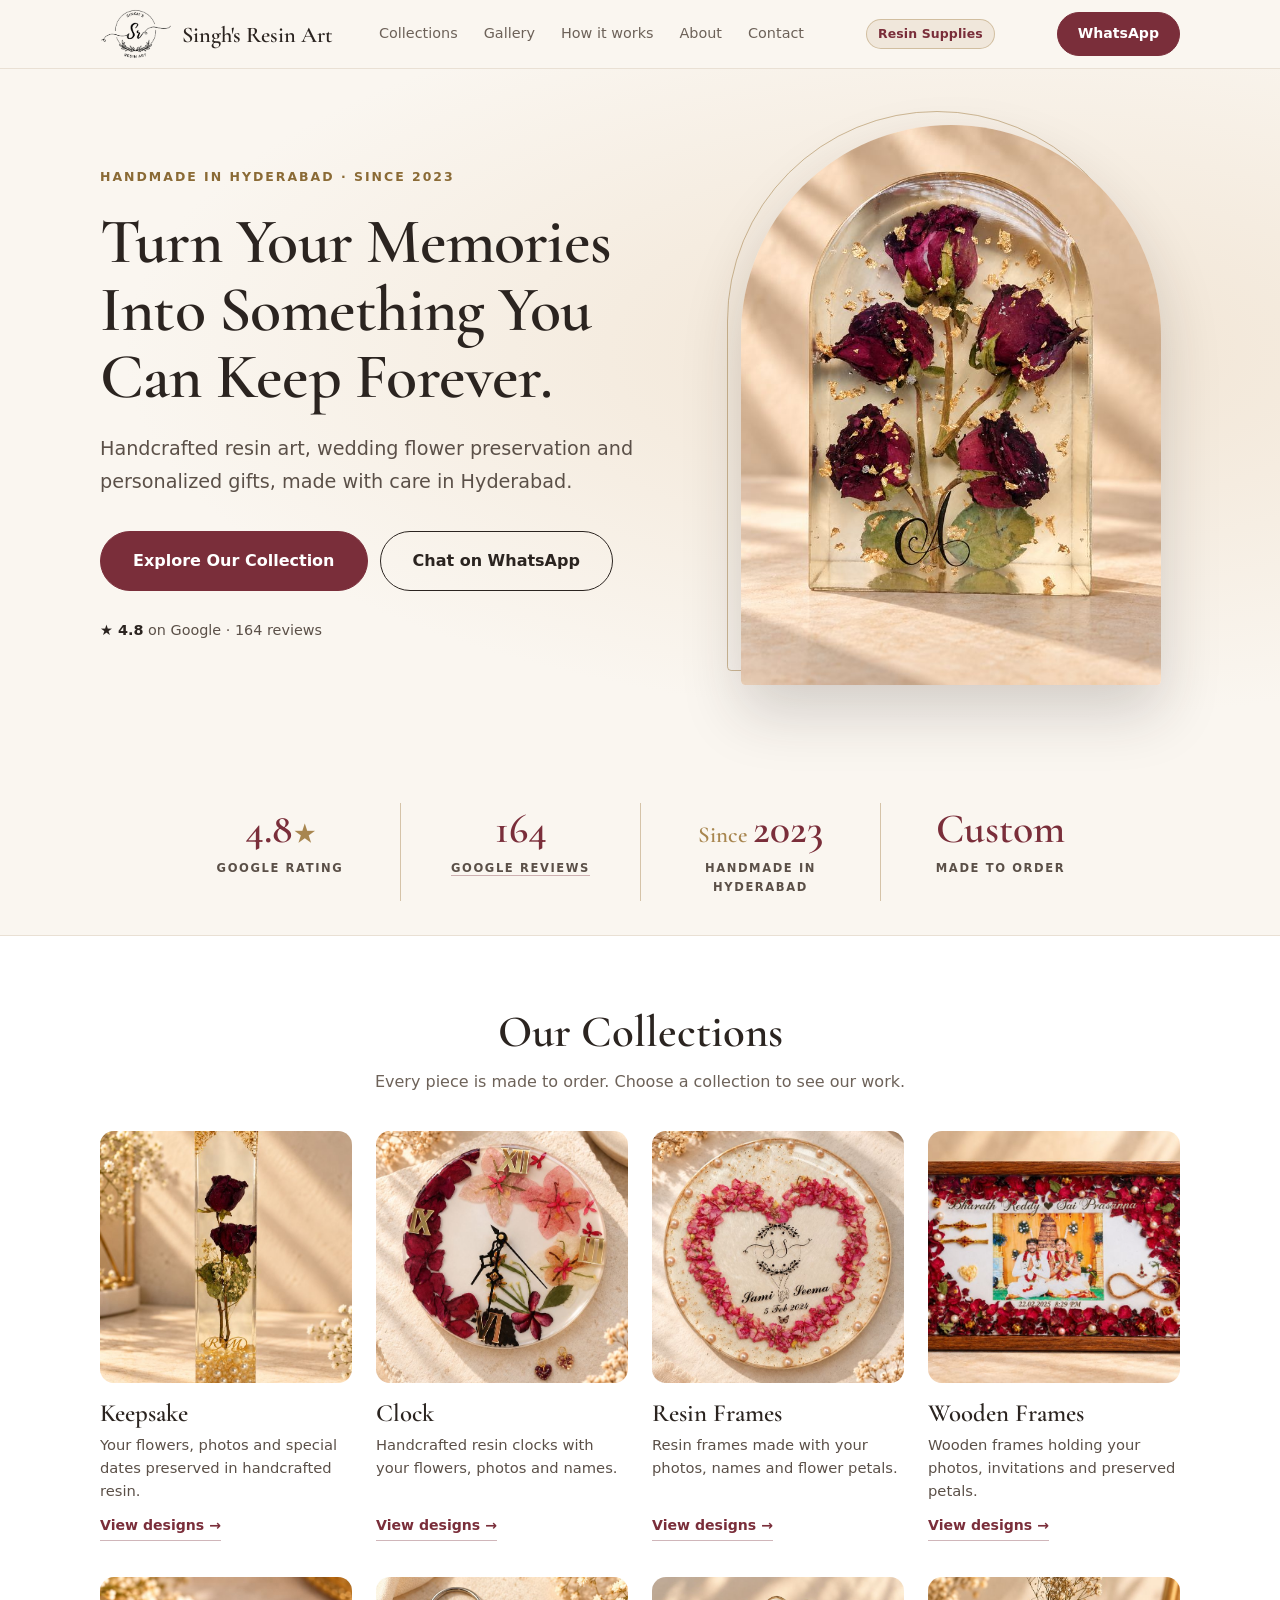
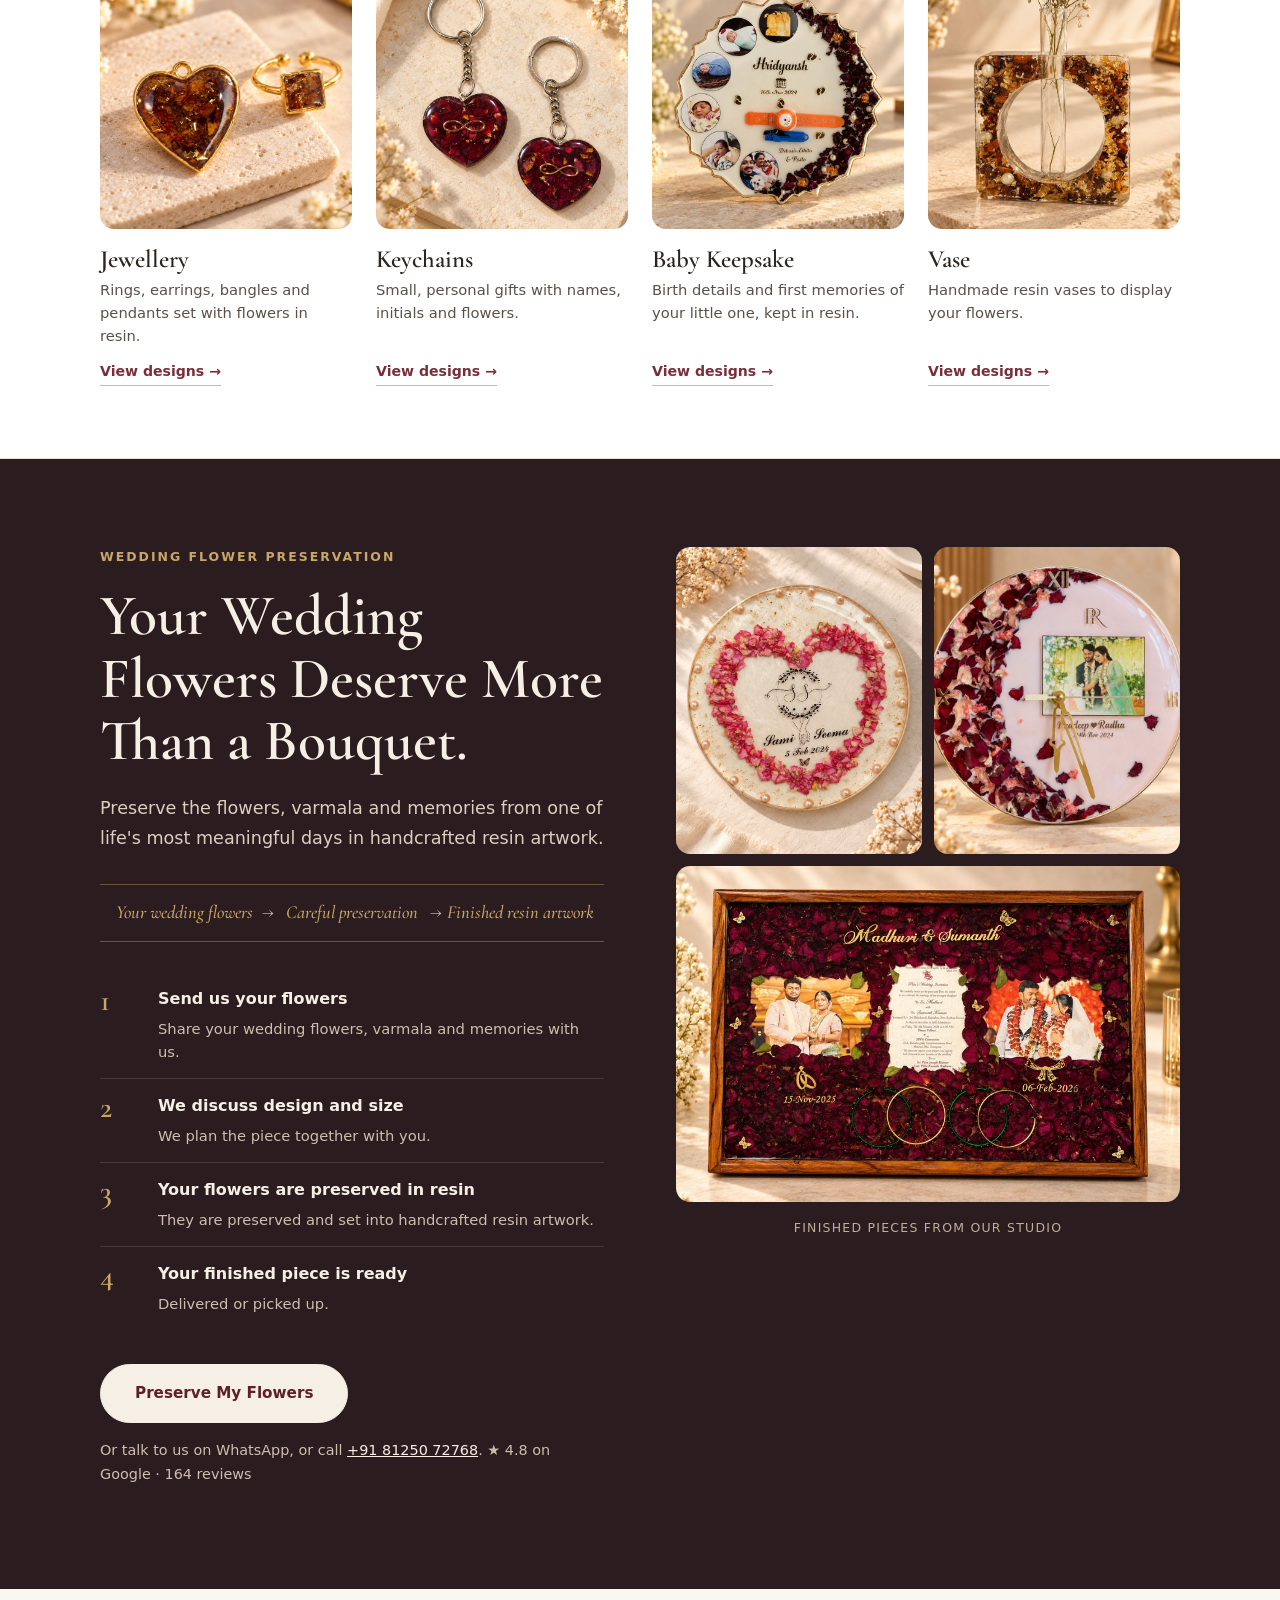
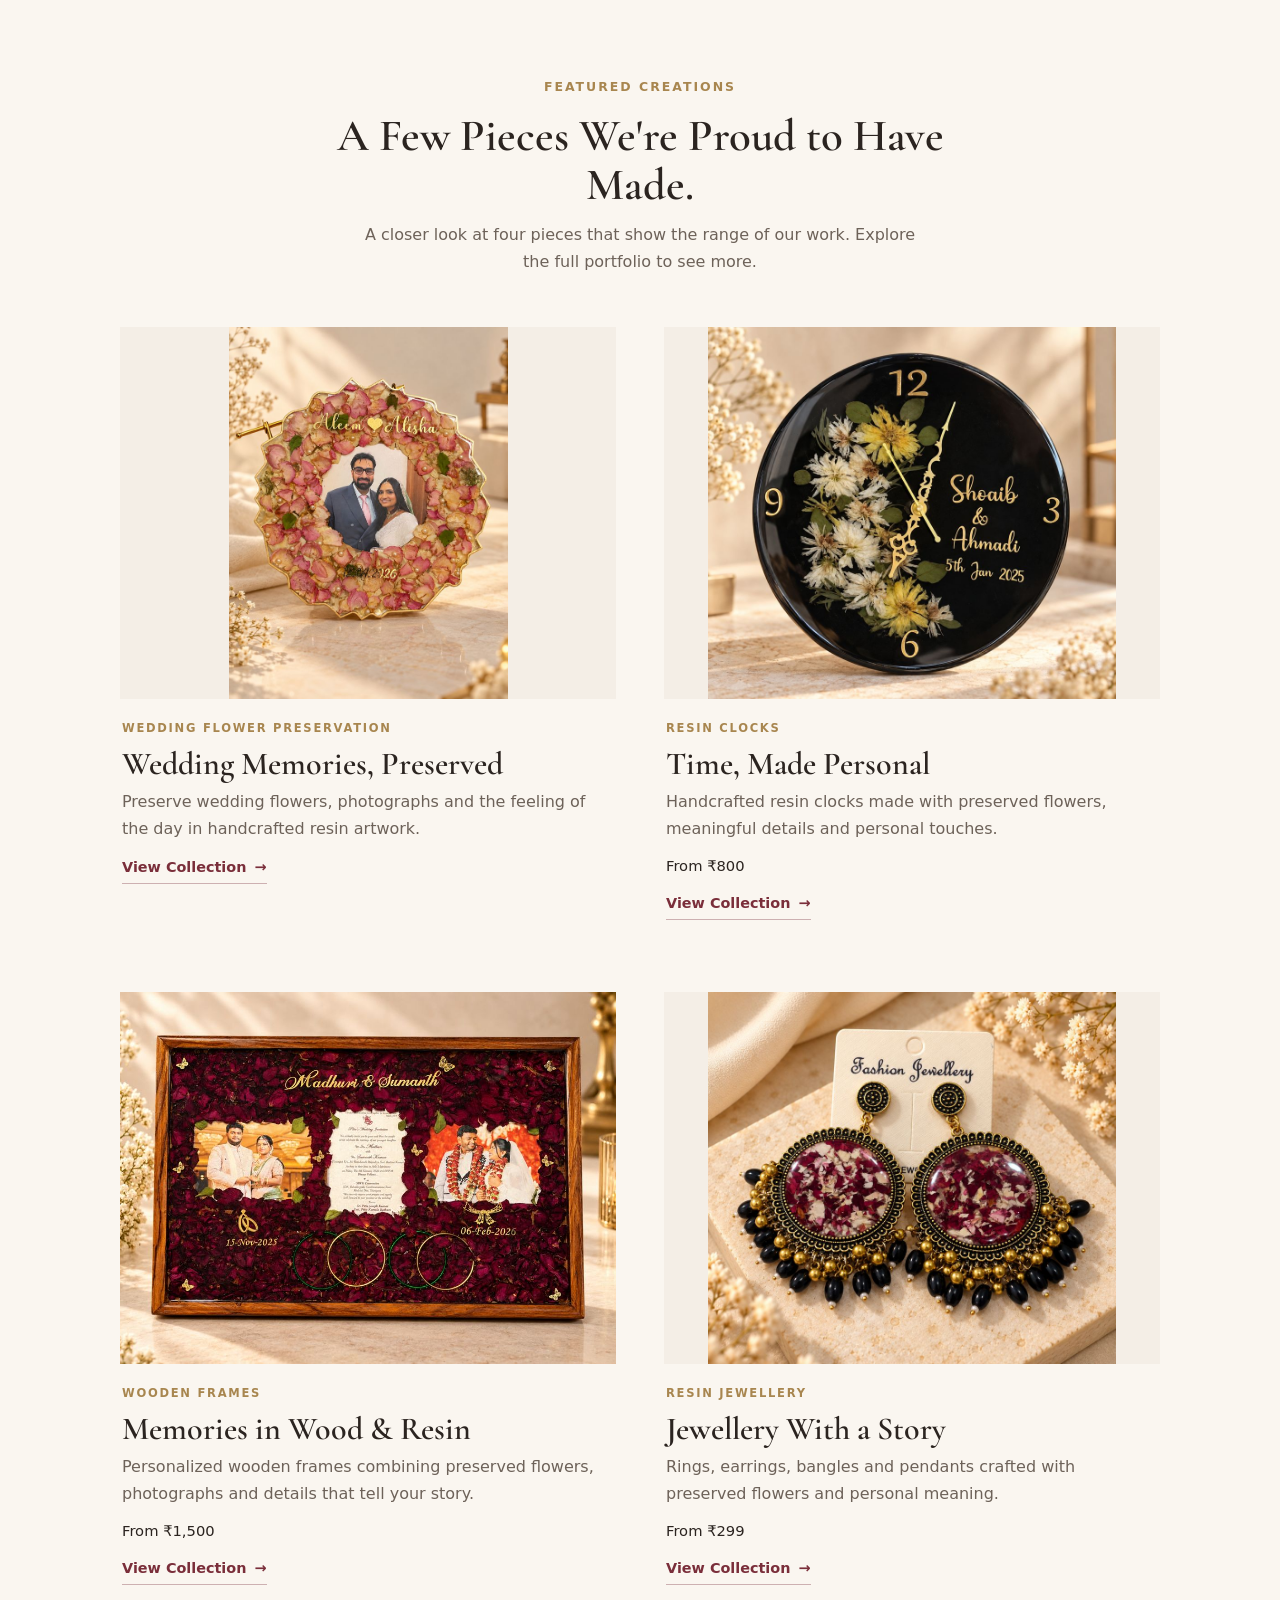
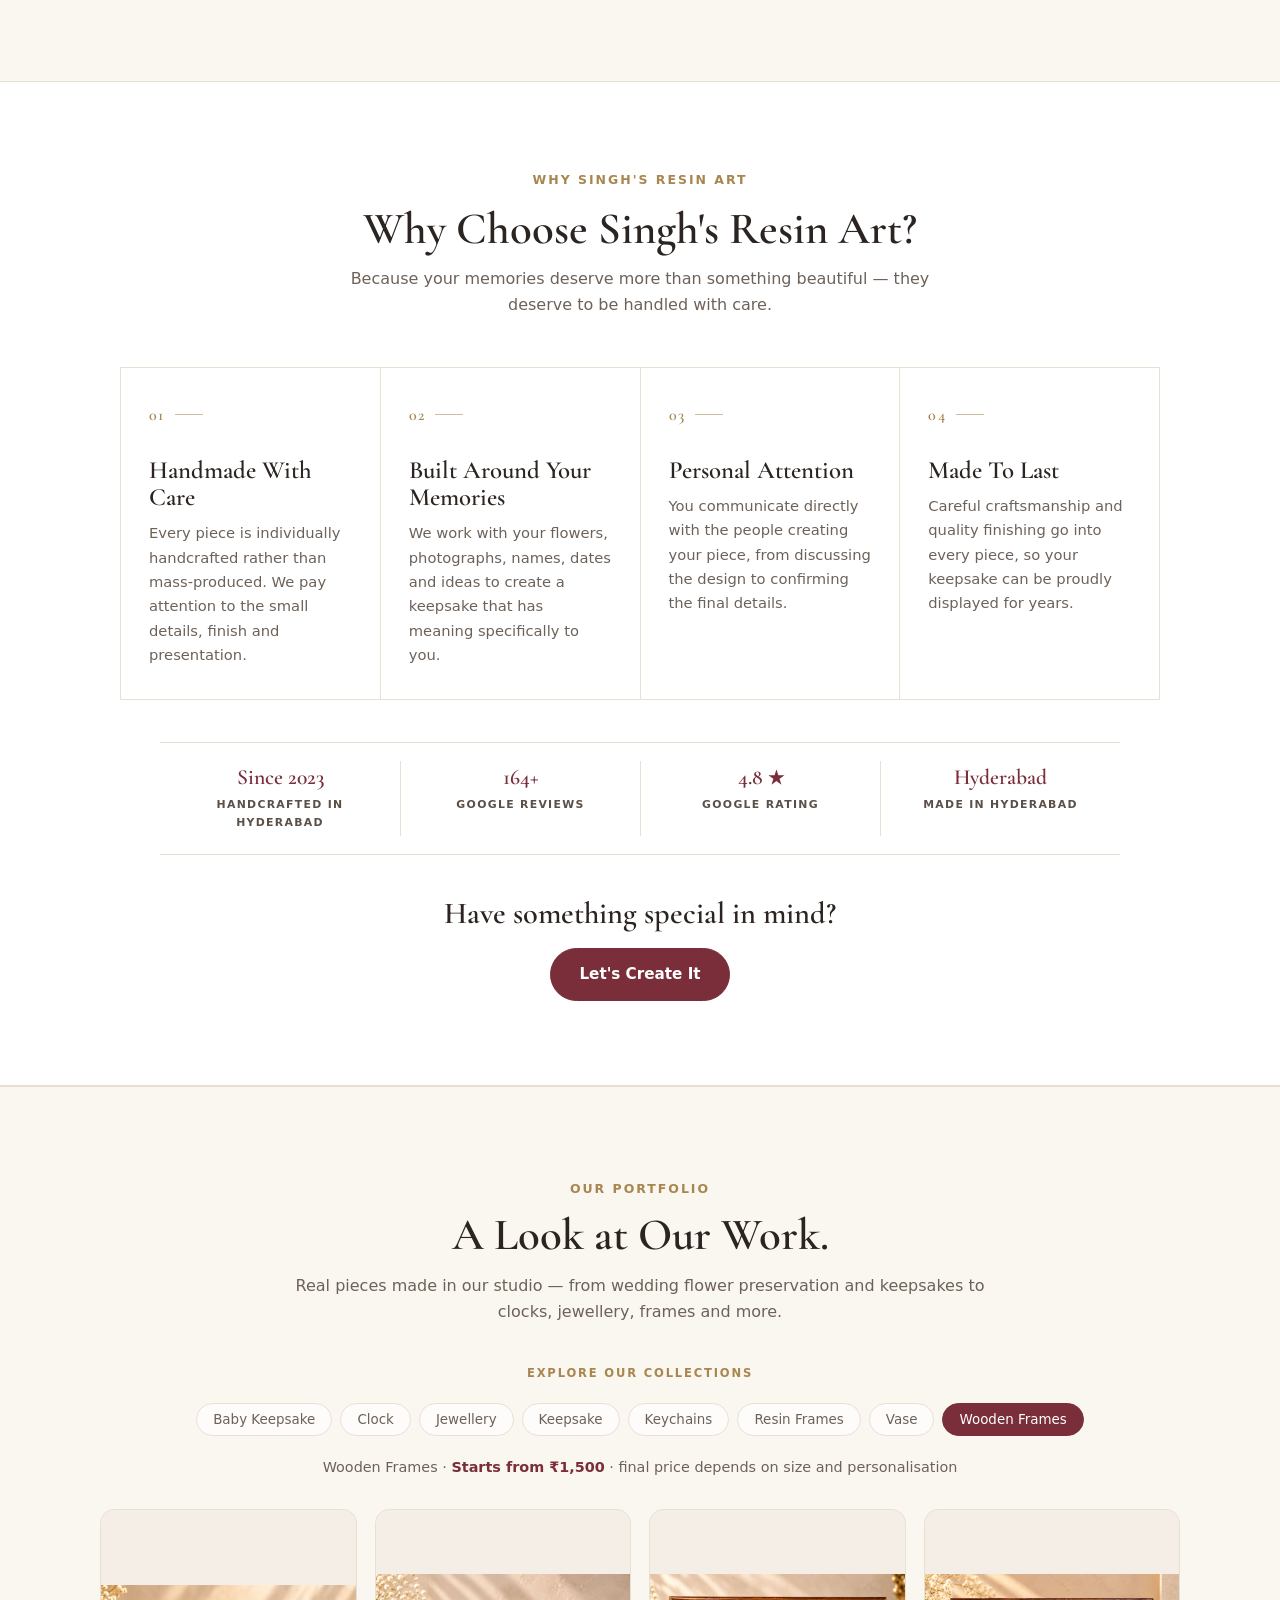
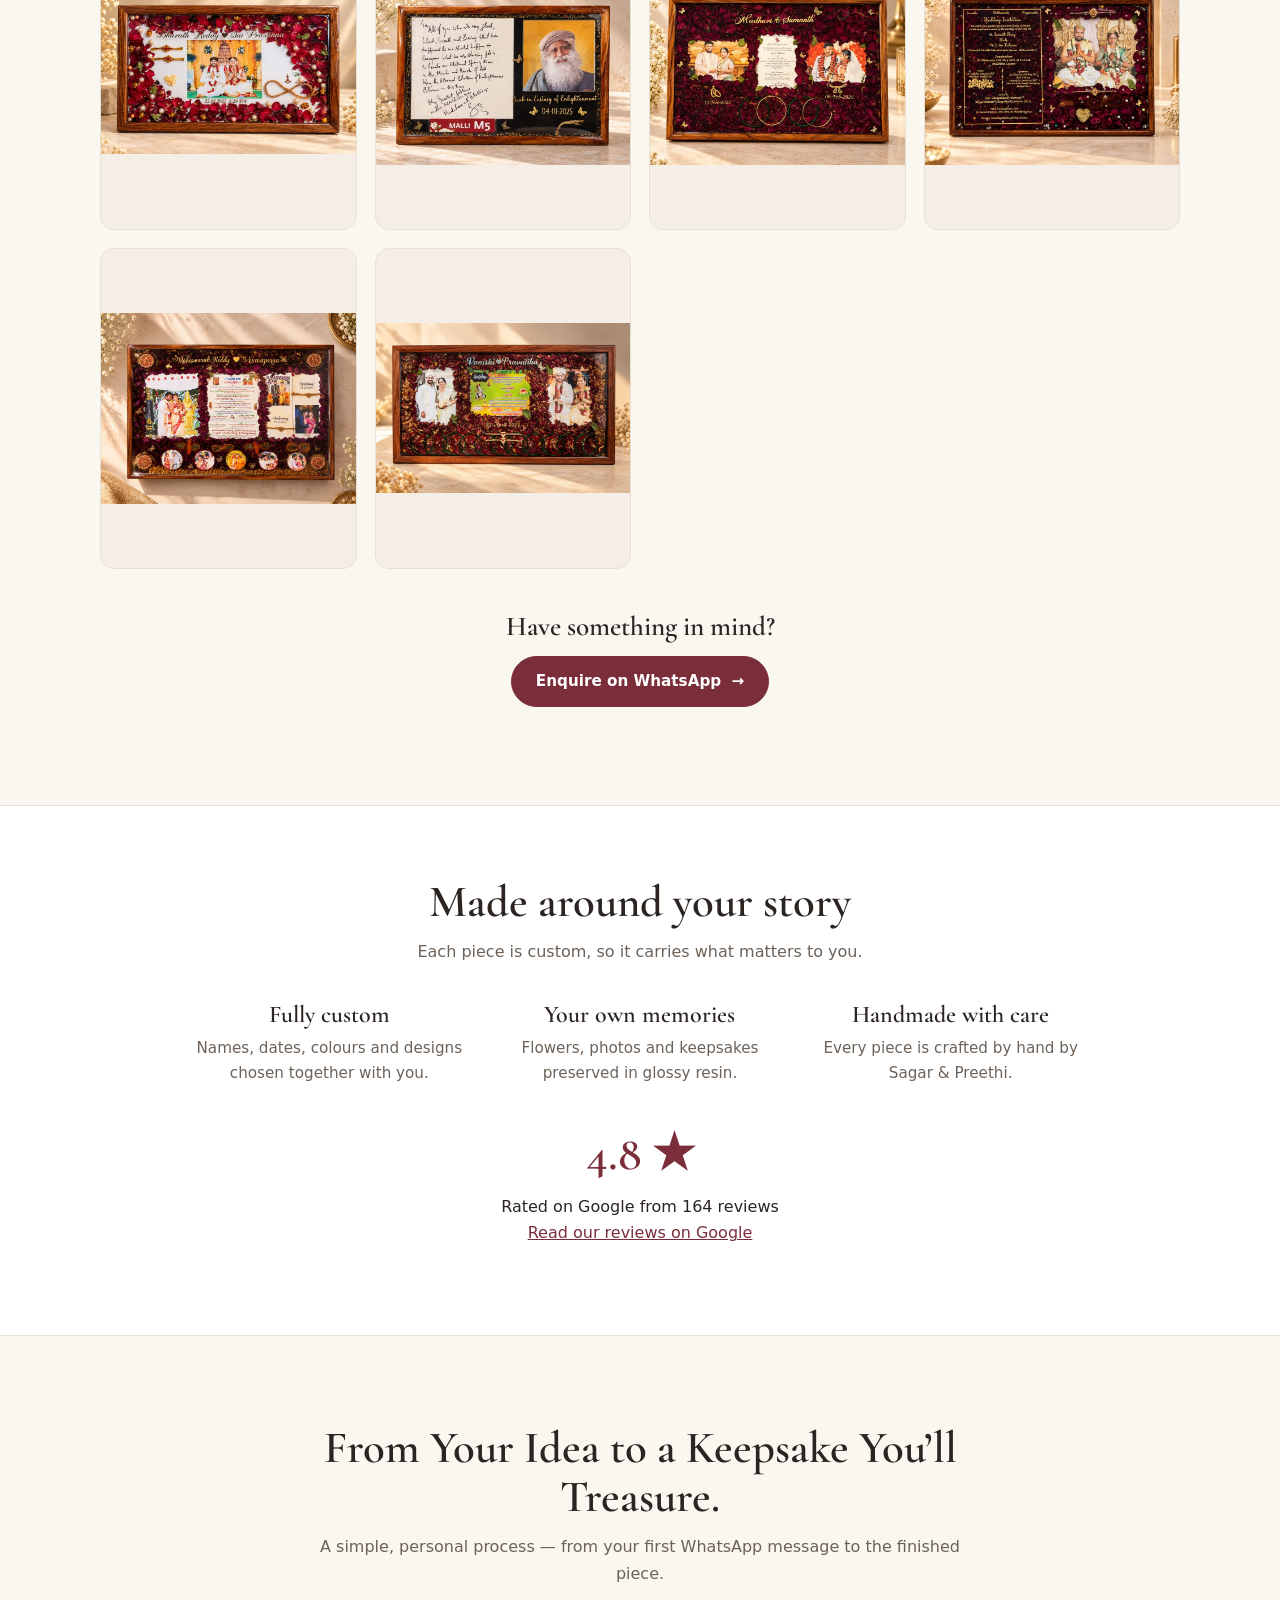
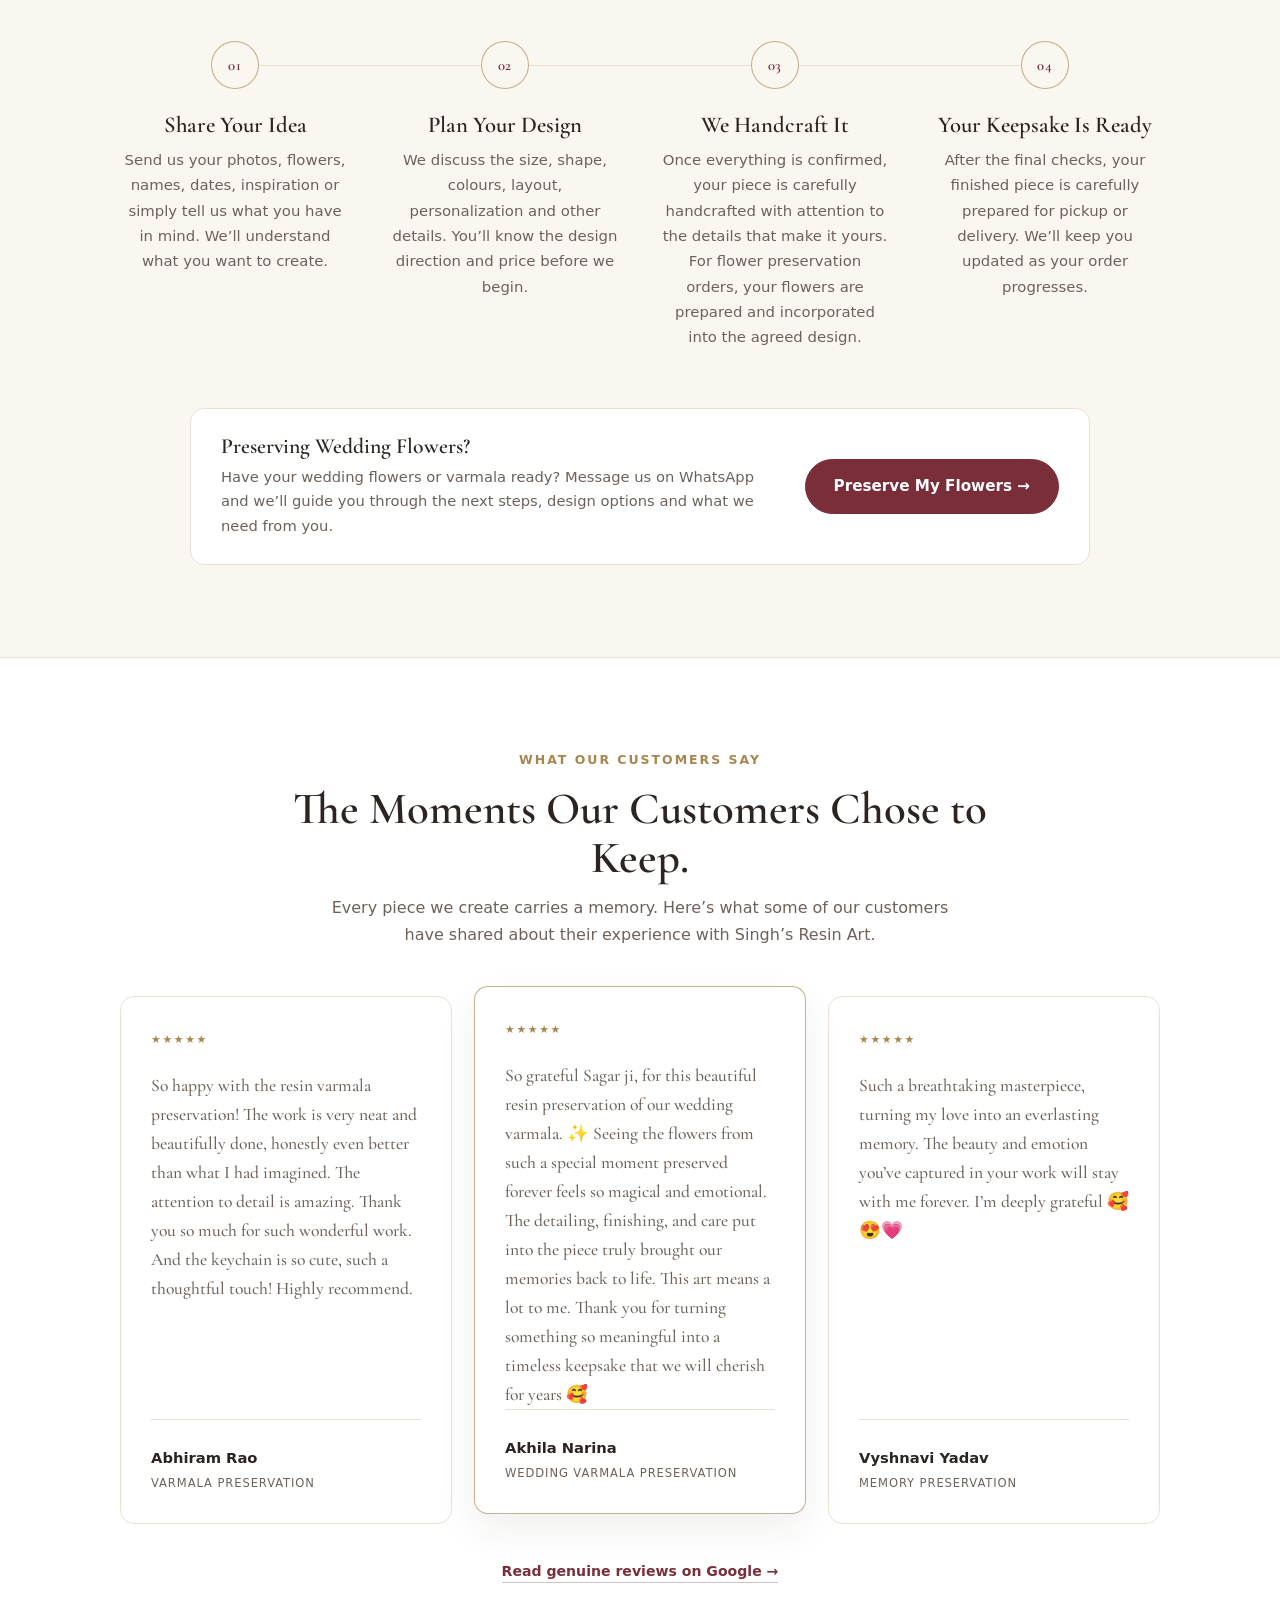
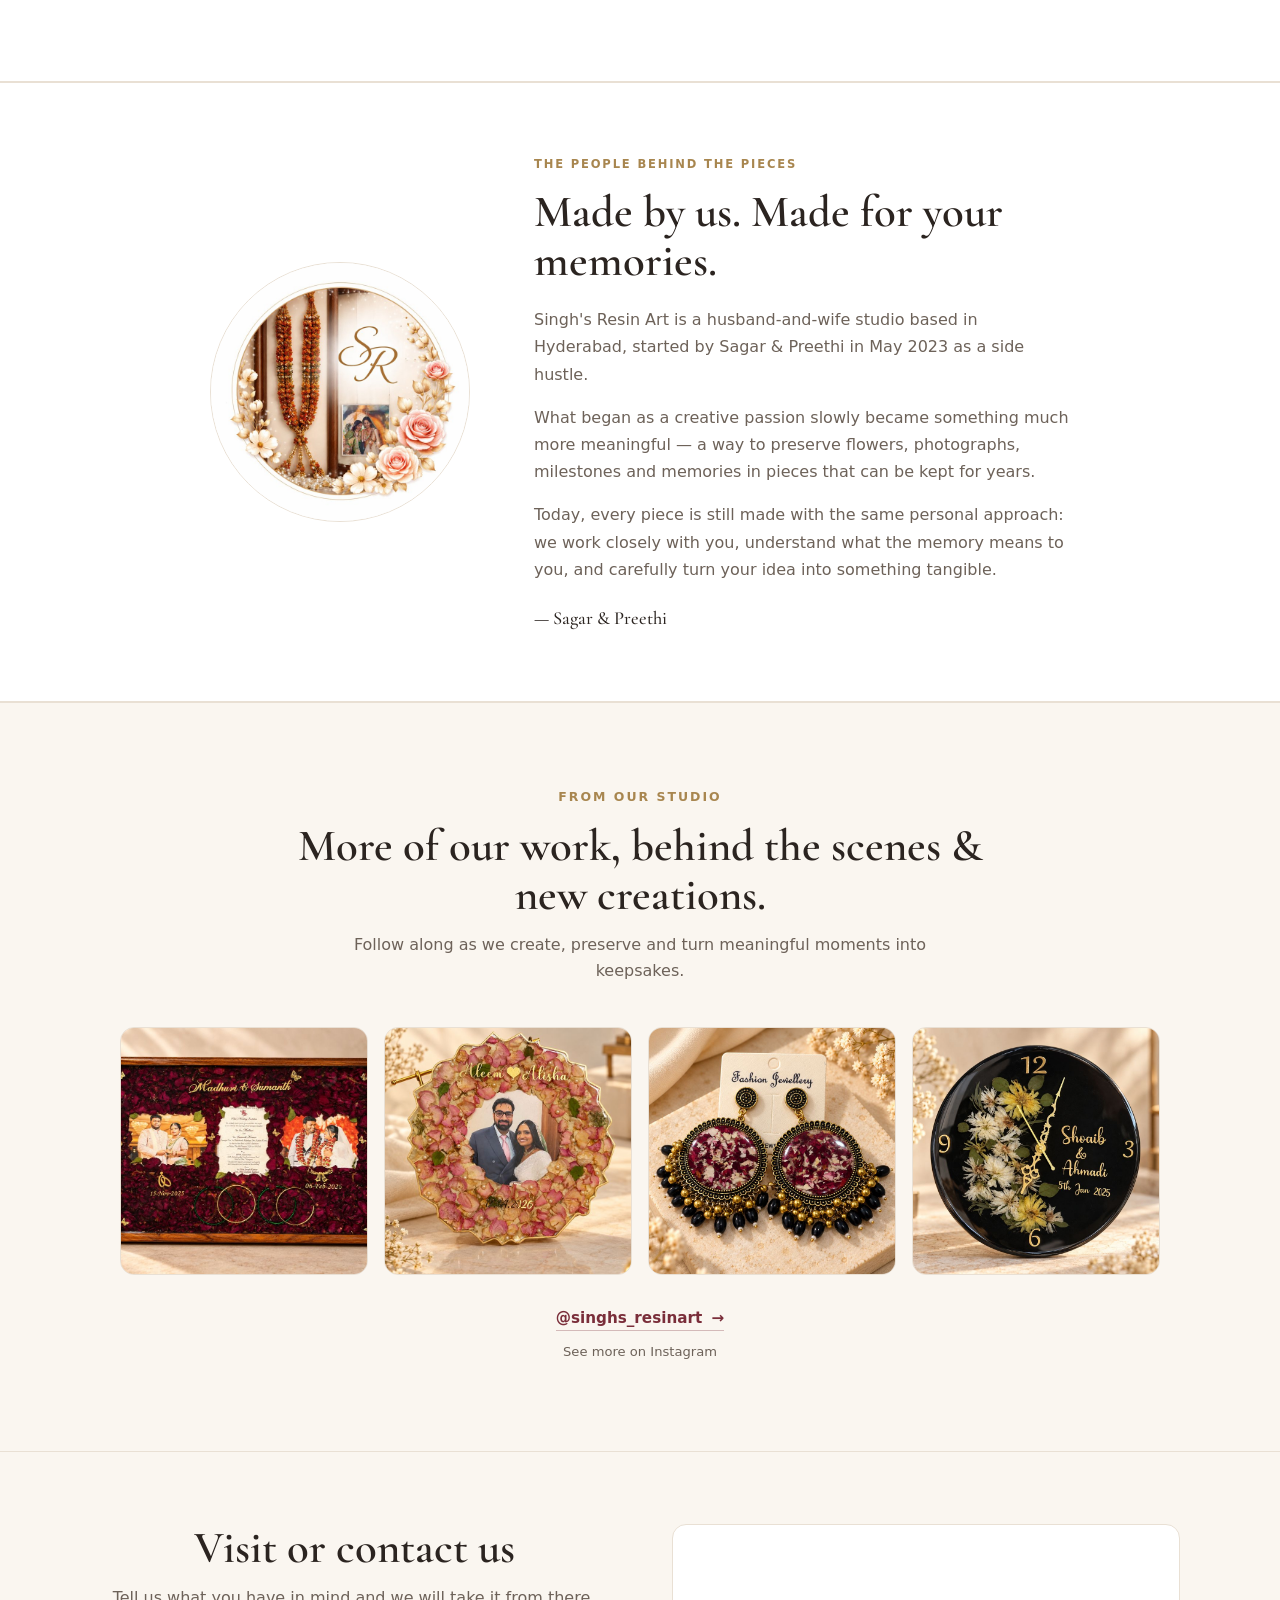
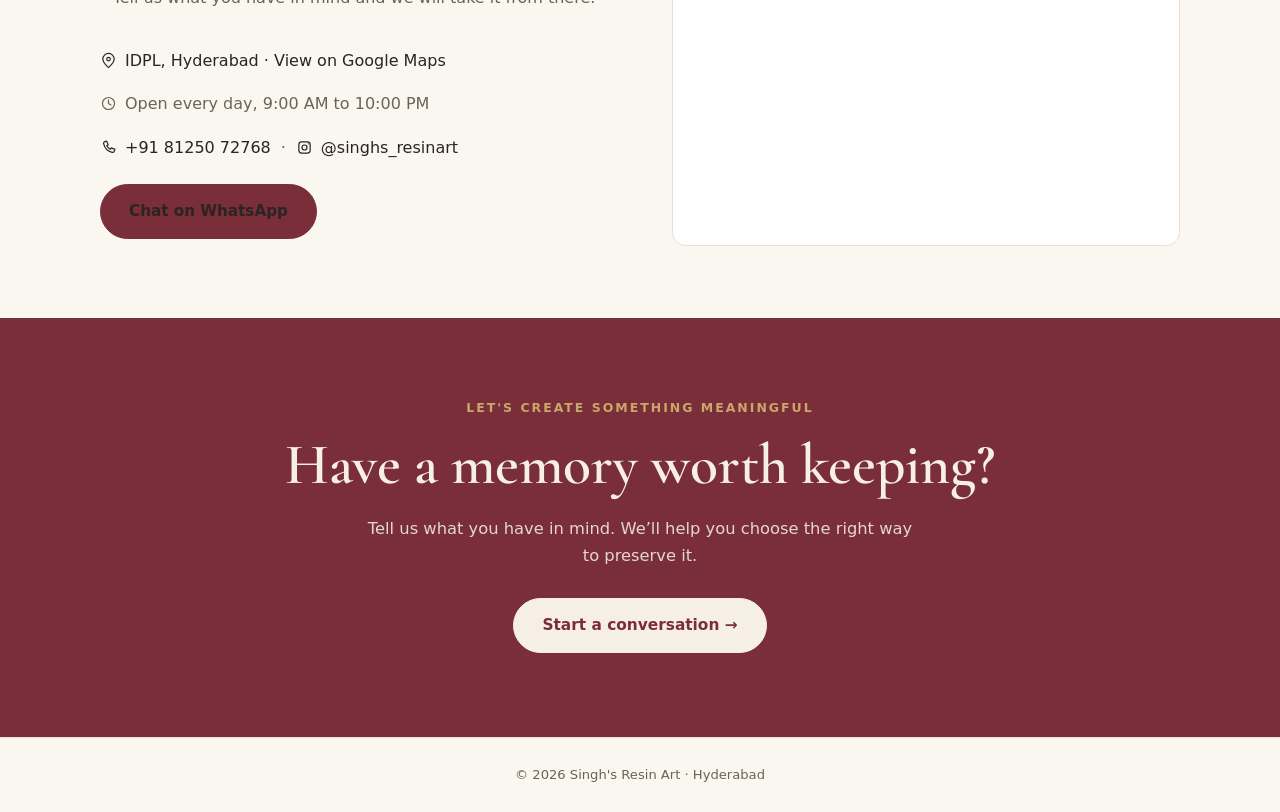
==== commit cb466460: "Update website, supplies store and admin payment management" ====
--- a/index.html
+++ b/index.html
@@ -312,7 +312,7 @@
 </style></head><body>
 <header class="hd"><div class="w nav"><a class="nb" href="#top"><img class="logo" src="images/logo.png" alt="Singh's Resin Art logo" width="72" height="50"><span class="nm">Singh's Resin Art</span></a>
 <nav class="nl"><a href="#collections">Collections</a><a href="#gallery">Gallery</a><a href="#how">How it works</a><a href="#about">About</a><a href="#contact">Contact</a></nav>
-<span class="supplies-soon" aria-label="Resin Supplies coming soon">Resin Supplies · Coming Soon</span>
+<a class="supplies-soon" href="supplies.html">Resin Supplies</a>
 <a class="btn" href="https://wa.me/918125072768?text=Hi%20Singh%27s%20Resin%20Art,%20I%27d%20like%20to%20enquire%20about%20a%20custom%20piece.">WhatsApp</a></div></header>
 <main id="top">
 <section class="hero"><div class="w hg"><div>
